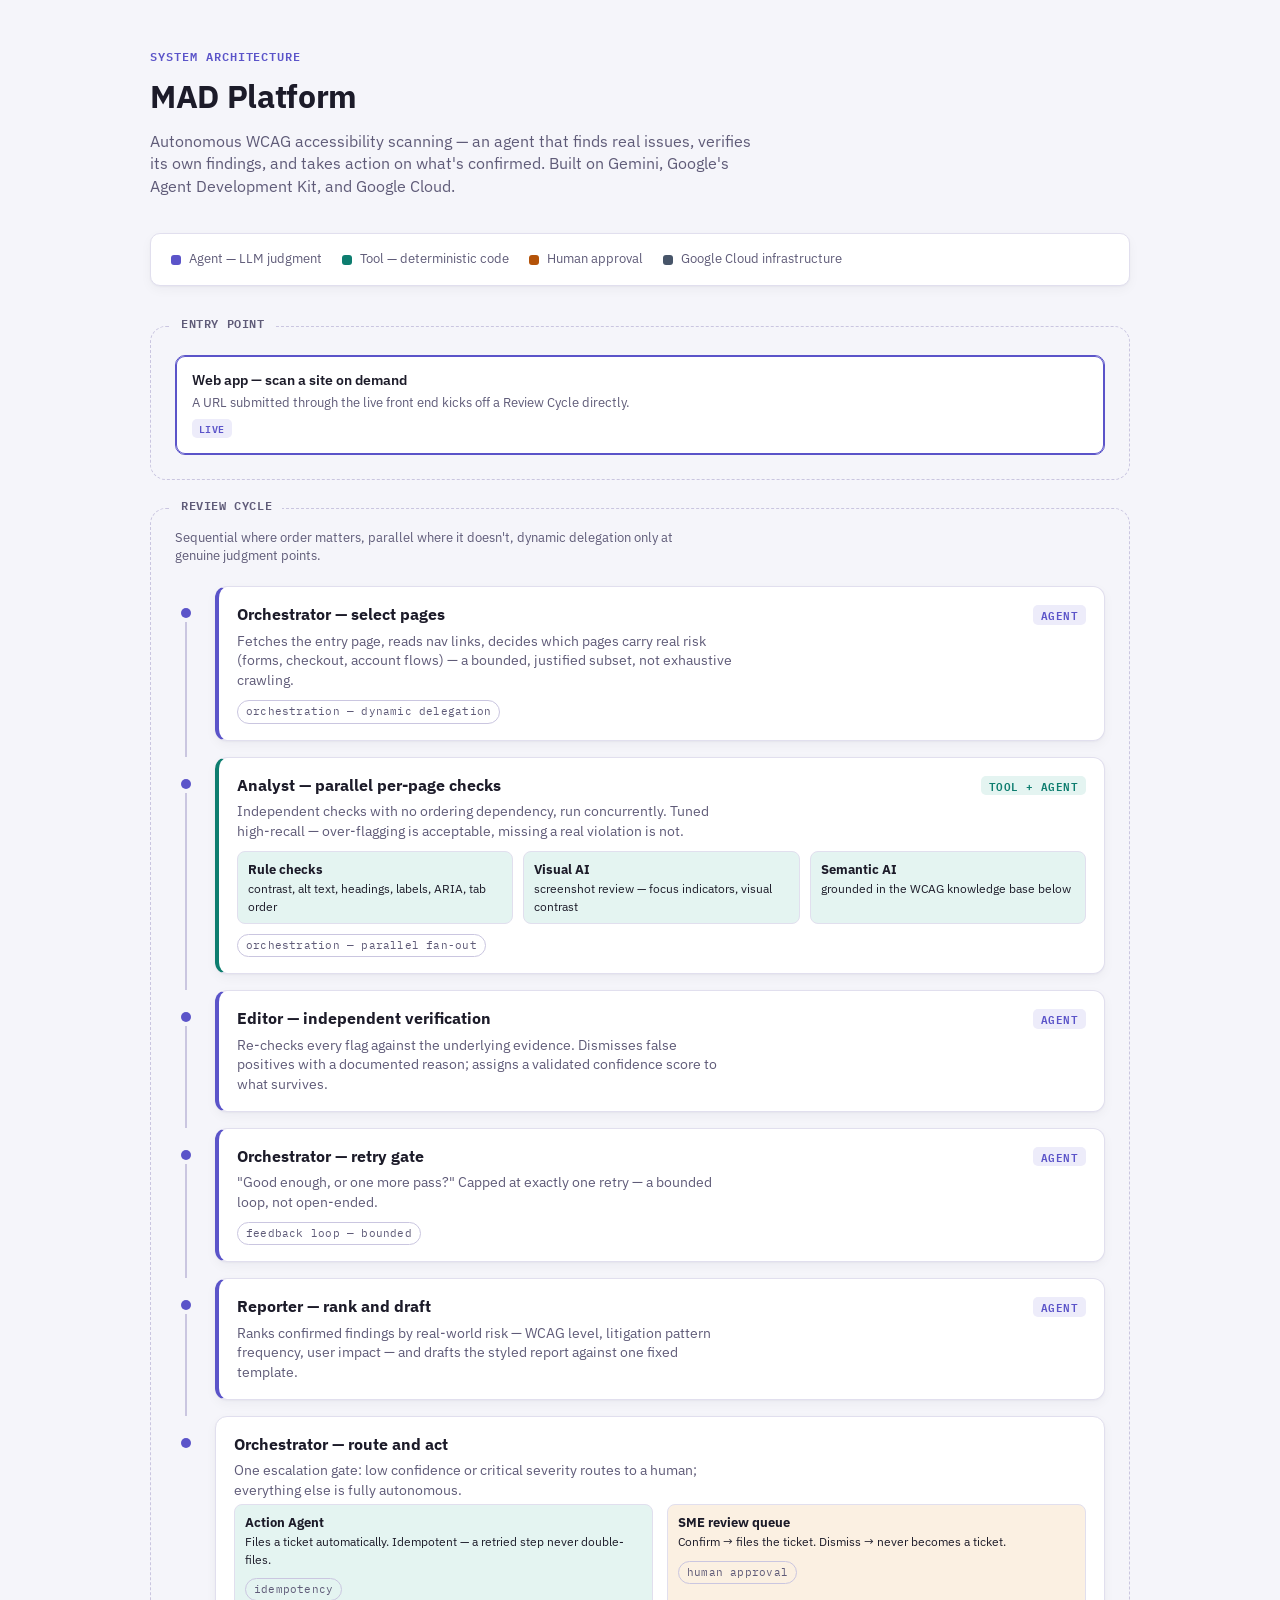
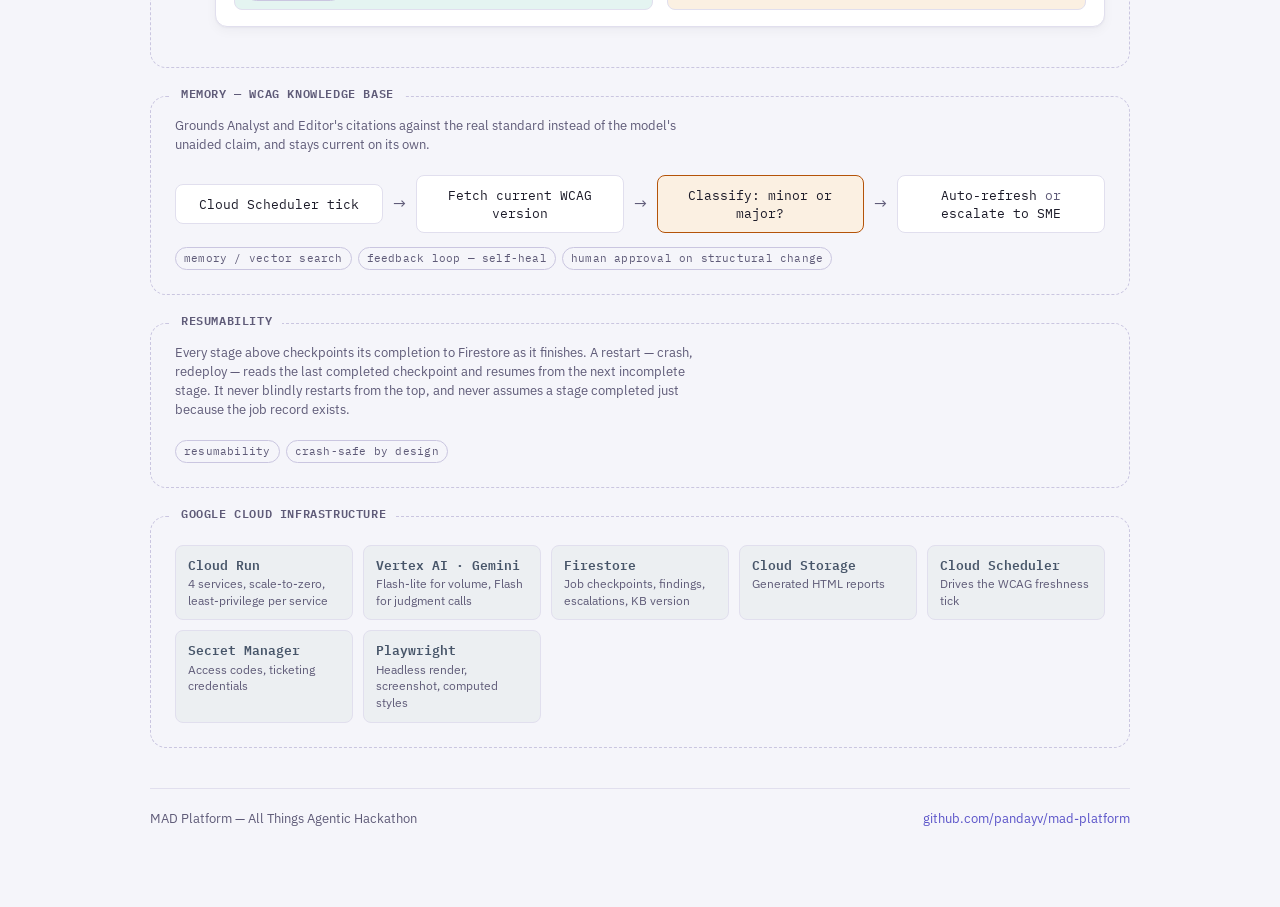
==== docs/architecture.html @ 90fb57b8 "Self-host the architecture diagram instead of linking to claude.ai The claude.ai artifact link requi" ====
<!DOCTYPE html>
<html lang="en">
<head>
<meta charset="utf-8">
<meta name="viewport" content="width=device-width, initial-scale=1">
<title>MAD Platform Architecture</title>
<link rel="preconnect" href="https://fonts.googleapis.com">
<link rel="preconnect" href="https://fonts.gstatic.com" crossorigin>
<link href="https://fonts.googleapis.com/css2?family=IBM+Plex+Sans:ital,wght@0,400;0,500;0,600;0,700;1,400&family=IBM+Plex+Mono:wght@400;500;600&display=swap" rel="stylesheet">
<style>
:root {
  --bg: #f5f5fa;
  --surface: #ffffff;
  --ink: #1c1b29;
  --ink-muted: #5f5b78;
  --border: #e1dfee;
  --border-strong: #cac6e0;
  --accent-agent: #5b54c9;
  --accent-agent-tint: #edecfa;
  --accent-tool: #0d7d6f;
  --accent-tool-tint: #e4f4f1;
  --accent-human: #b45309;
  --accent-human-tint: #fbf0e2;
  --accent-infra: #475569;
  --accent-infra-tint: #eceff2;
  --shadow: 0 1px 2px rgba(28,27,41,0.04), 0 4px 12px rgba(28,27,41,0.04);
}

@media (prefers-color-scheme: dark) {
  :root:not([data-theme="light"]) {
    --bg: #14131e;
    --surface: #1c1b29;
    --ink: #f0eff7;
    --ink-muted: #a9a4c4;
    --border: #322f47;
    --border-strong: #433f5e;
    --accent-agent: #8981e8;
    --accent-agent-tint: #262247;
    --accent-tool: #3fbfa8;
    --accent-tool-tint: #16332d;
    --accent-human: #e0a052;
    --accent-human-tint: #3a2a15;
    --accent-infra: #9aa7b8;
    --accent-infra-tint: #262b34;
    --shadow: 0 1px 2px rgba(0,0,0,0.3), 0 4px 16px rgba(0,0,0,0.3);
  }
}
:root[data-theme="dark"] {
  --bg: #14131e;
  --surface: #1c1b29;
  --ink: #f0eff7;
  --ink-muted: #a9a4c4;
  --border: #322f47;
  --border-strong: #433f5e;
  --accent-agent: #8981e8;
  --accent-agent-tint: #262247;
  --accent-tool: #3fbfa8;
  --accent-tool-tint: #16332d;
  --accent-human: #e0a052;
  --accent-human-tint: #3a2a15;
  --accent-infra: #9aa7b8;
  --accent-infra-tint: #262b34;
  --shadow: 0 1px 2px rgba(0,0,0,0.3), 0 4px 16px rgba(0,0,0,0.3);
}

* { box-sizing: border-box; }
html, body { margin: 0; }
body {
  background: var(--bg);
  color: var(--ink);
  font-family: "IBM Plex Sans", -apple-system, "Segoe UI", sans-serif;
  line-height: 1.45;
  padding: 48px 24px 80px;
}
.mono { font-family: "IBM Plex Mono", ui-monospace, monospace; }

.page { max-width: 980px; margin: 0 auto; }

header { margin-bottom: 36px; }
.eyebrow {
  font-family: "IBM Plex Mono", monospace;
  font-size: 12px;
  letter-spacing: 0.08em;
  text-transform: uppercase;
  color: var(--accent-agent);
  font-weight: 600;
  margin-bottom: 8px;
}
h1 {
  font-size: 32px;
  font-weight: 700;
  margin: 0 0 10px;
  text-wrap: balance;
  letter-spacing: -0.01em;
}
.subtitle {
  color: var(--ink-muted);
  font-size: 15.5px;
  max-width: 62ch;
}

/* legend */
.legend {
  display: flex;
  flex-wrap: wrap;
  gap: 10px 20px;
  margin: 28px 0 40px;
  padding: 16px 20px;
  background: var(--surface);
  border: 1px solid var(--border);
  border-radius: 10px;
  box-shadow: var(--shadow);
}
.legend-item { display: flex; align-items: center; gap: 8px; font-size: 13px; color: var(--ink-muted); }
.legend-dot { width: 10px; height: 10px; border-radius: 3px; flex-shrink: 0; }

/* section framing */
.zone {
  border: 1px dashed var(--border-strong);
  border-radius: 16px;
  padding: 28px 24px 24px;
  margin-bottom: 28px;
  position: relative;
}
.zone-label {
  position: absolute;
  top: -12px;
  left: 20px;
  background: var(--bg);
  padding: 0 10px;
  font-family: "IBM Plex Mono", monospace;
  font-size: 12px;
  font-weight: 600;
  letter-spacing: 0.05em;
  text-transform: uppercase;
  color: var(--ink-muted);
}
.zone-note {
  font-size: 13px;
  color: var(--ink-muted);
  margin: -8px 0 20px;
  max-width: 68ch;
}

/* trigger row */
.trigger-row { display: flex; gap: 14px; flex-wrap: wrap; }
.trigger {
  flex: 1;
  min-width: 200px;
  border-radius: 10px;
  padding: 14px 16px;
  border: 1px solid var(--border);
  background: var(--surface);
}
.trigger.active { border-color: var(--accent-agent); box-shadow: 0 0 0 1px var(--accent-agent) inset; }
.trigger.dormant { opacity: 0.55; }
.trigger .label { font-weight: 600; font-size: 14px; margin-bottom: 3px; }
.trigger .desc { font-size: 12.5px; color: var(--ink-muted); }
.trigger .tag {
  display: inline-block;
  font-family: "IBM Plex Mono", monospace;
  font-size: 10px;
  letter-spacing: 0.04em;
  text-transform: uppercase;
  padding: 2px 7px;
  border-radius: 5px;
  margin-top: 8px;
  font-weight: 600;
}
.tag.live { background: var(--accent-agent-tint); color: var(--accent-agent); }
.tag.deferred { background: var(--accent-infra-tint); color: var(--accent-infra); }

.arrow-down {
  display: flex;
  justify-content: center;
  color: var(--border-strong);
  font-size: 20px;
  margin: 6px 0;
}

/* pipeline */
.pipeline { display: flex; flex-direction: column; gap: 0; }
.step-row { display: flex; align-items: stretch; gap: 18px; }
.step-connector {
  display: flex;
  flex-direction: column;
  align-items: center;
  width: 22px;
  flex-shrink: 0;
}
.step-connector .dot {
  width: 10px; height: 10px; border-radius: 50%;
  background: var(--accent-agent);
  margin-top: 22px;
  flex-shrink: 0;
}
.step-connector .line { width: 2px; flex: 1; background: var(--border-strong); margin-top: 4px; }
.step-row:last-child .step-connector .line { display: none; }

.step-card {
  flex: 1;
  background: var(--surface);
  border: 1px solid var(--border);
  border-radius: 12px;
  padding: 16px 18px;
  margin-bottom: 16px;
  box-shadow: var(--shadow);
  position: relative;
}
.step-card.tool { border-left: 4px solid var(--accent-tool); }
.step-card.agent { border-left: 4px solid var(--accent-agent); }
.step-card.human { border-left: 4px solid var(--accent-human); }

.step-head { display: flex; justify-content: space-between; align-items: baseline; gap: 12px; flex-wrap: wrap; }
.step-title { font-weight: 700; font-size: 15.5px; }
.step-kind {
  font-family: "IBM Plex Mono", monospace;
  font-size: 10.5px;
  letter-spacing: 0.04em;
  text-transform: uppercase;
  font-weight: 600;
  padding: 2px 8px;
  border-radius: 5px;
  white-space: nowrap;
}
.step-kind.agent { background: var(--accent-agent-tint); color: var(--accent-agent); }
.step-kind.tool { background: var(--accent-tool-tint); color: var(--accent-tool); }
.step-kind.human { background: var(--accent-human-tint); color: var(--accent-human); }

.step-desc { font-size: 13.5px; color: var(--ink-muted); margin-top: 6px; max-width: 62ch; }

.lens-tags { display: flex; gap: 6px; flex-wrap: wrap; margin-top: 10px; }
.lens-tag {
  font-size: 10.5px;
  font-family: "IBM Plex Mono", monospace;
  padding: 3px 8px;
  border-radius: 999px;
  border: 1px solid var(--border-strong);
  color: var(--ink-muted);
  letter-spacing: 0.02em;
}

/* branch (parallel fan-out) */
.branch-group {
  display: grid;
  grid-template-columns: repeat(3, 1fr);
  gap: 10px;
  margin-top: 10px;
}
.branch-item {
  background: var(--accent-tool-tint);
  border: 1px solid var(--border);
  border-radius: 8px;
  padding: 8px 10px;
  font-size: 12px;
  color: var(--ink);
}
.branch-item b { display: block; font-size: 12.5px; margin-bottom: 2px; }

/* route split */
.route-split { display: grid; grid-template-columns: 1fr 1fr; gap: 14px; margin-top: 4px; }

/* WCAG loop */
.loop-diagram {
  display: flex;
  align-items: center;
  gap: 10px;
  flex-wrap: wrap;
  margin-top: 8px;
}
.loop-node {
  background: var(--surface);
  border: 1px solid var(--border);
  border-radius: 8px;
  padding: 10px 12px;
  font-size: 12.5px;
  flex: 1;
  min-width: 130px;
  text-align: center;
}
.loop-node.decision { border-color: var(--accent-human); background: var(--accent-human-tint); }
.loop-arrow { color: var(--ink-muted); font-size: 16px; flex-shrink: 0; }

/* infra strip */
.infra-grid {
  display: grid;
  grid-template-columns: repeat(auto-fit, minmax(150px, 1fr));
  gap: 10px;
}
.infra-item {
  background: var(--accent-infra-tint);
  border: 1px solid var(--border);
  border-radius: 8px;
  padding: 10px 12px;
}
.infra-item .name { font-family: "IBM Plex Mono", monospace; font-size: 12.5px; font-weight: 600; color: var(--accent-infra); }
.infra-item .role { font-size: 11.5px; color: var(--ink-muted); margin-top: 2px; }

footer {
  margin-top: 40px;
  padding-top: 20px;
  border-top: 1px solid var(--border);
  font-size: 12.5px;
  color: var(--ink-muted);
  display: flex;
  justify-content: space-between;
  flex-wrap: wrap;
  gap: 10px;
}
footer a { color: var(--accent-agent); text-decoration: none; }
footer a:hover { text-decoration: underline; }

@media (max-width: 640px) {
  .branch-group { grid-template-columns: 1fr; }
  .route-split { grid-template-columns: 1fr; }
  h1 { font-size: 26px; }
}
</style>
</head>
<body>

<div class="page">

<header>
  <div class="eyebrow">System Architecture</div>
  <h1>MAD Platform</h1>
  <div class="subtitle">Autonomous WCAG accessibility scanning — an agent that finds real issues, verifies its own findings, and takes action on what's confirmed. Built on Gemini, Google's Agent Development Kit, and Google Cloud.</div>
</header>

<div class="legend">
  <div class="legend-item"><span class="legend-dot" style="background:var(--accent-agent)"></span>Agent — LLM judgment</div>
  <div class="legend-item"><span class="legend-dot" style="background:var(--accent-tool)"></span>Tool — deterministic code</div>
  <div class="legend-item"><span class="legend-dot" style="background:var(--accent-human)"></span>Human approval</div>
  <div class="legend-item"><span class="legend-dot" style="background:var(--accent-infra)"></span>Google Cloud infrastructure</div>
</div>

<div class="zone">
  <div class="zone-label">Entry point</div>
  <div class="trigger-row">
    <div class="trigger active">
      <div class="label">Web app — scan a site on demand</div>
      <div class="desc">A URL submitted through the live front end kicks off a Review Cycle directly.</div>
      <span class="tag live">Live</span>
    </div>
  </div>
</div>

<div class="zone">
  <div class="zone-label">Review Cycle</div>
  <div class="zone-note">Sequential where order matters, parallel where it doesn't, dynamic delegation only at genuine judgment points.</div>

  <div class="pipeline">

    <div class="step-row">
      <div class="step-connector"><div class="dot"></div><div class="line"></div></div>
      <div class="step-card agent">
        <div class="step-head">
          <span class="step-title">Orchestrator — select pages</span>
          <span class="step-kind agent">agent</span>
        </div>
        <div class="step-desc">Fetches the entry page, reads nav links, decides which pages carry real risk (forms, checkout, account flows) — a bounded, justified subset, not exhaustive crawling.</div>
        <div class="lens-tags"><span class="lens-tag">orchestration — dynamic delegation</span></div>
      </div>
    </div>

    <div class="step-row">
      <div class="step-connector"><div class="dot"></div><div class="line"></div></div>
      <div class="step-card tool">
        <div class="step-head">
          <span class="step-title">Analyst — parallel per-page checks</span>
          <span class="step-kind tool">tool + agent</span>
        </div>
        <div class="step-desc">Independent checks with no ordering dependency, run concurrently. Tuned high-recall — over-flagging is acceptable, missing a real violation is not.</div>
        <div class="branch-group">
          <div class="branch-item"><b>Rule checks</b>contrast, alt text, headings, labels, ARIA, tab order</div>
          <div class="branch-item"><b>Visual AI</b>screenshot review — focus indicators, visual contrast</div>
          <div class="branch-item"><b>Semantic AI</b>grounded in the WCAG knowledge base below</div>
        </div>
        <div class="lens-tags"><span class="lens-tag">orchestration — parallel fan-out</span></div>
      </div>
    </div>

    <div class="step-row">
      <div class="step-connector"><div class="dot"></div><div class="line"></div></div>
      <div class="step-card agent">
        <div class="step-head">
          <span class="step-title">Editor — independent verification</span>
          <span class="step-kind agent">agent</span>
        </div>
        <div class="step-desc">Re-checks every flag against the underlying evidence. Dismisses false positives with a documented reason; assigns a validated confidence score to what survives.</div>
      </div>
    </div>

    <div class="step-row">
      <div class="step-connector"><div class="dot"></div><div class="line"></div></div>
      <div class="step-card agent">
        <div class="step-head">
          <span class="step-title">Orchestrator — retry gate</span>
          <span class="step-kind agent">agent</span>
        </div>
        <div class="step-desc">"Good enough, or one more pass?" Capped at exactly one retry — a bounded loop, not open-ended.</div>
        <div class="lens-tags"><span class="lens-tag">feedback loop — bounded</span></div>
      </div>
    </div>

    <div class="step-row">
      <div class="step-connector"><div class="dot"></div><div class="line"></div></div>
      <div class="step-card agent">
        <div class="step-head">
          <span class="step-title">Reporter — rank and draft</span>
          <span class="step-kind agent">agent</span>
        </div>
        <div class="step-desc">Ranks confirmed findings by real-world risk — WCAG level, litigation pattern frequency, user impact — and drafts the styled report against one fixed template.</div>
      </div>
    </div>

    <div class="step-row">
      <div class="step-connector"><div class="dot"></div></div>
      <div class="step-card">
        <div class="step-head">
          <span class="step-title">Orchestrator — route and act</span>
        </div>
        <div class="step-desc">One escalation gate: low confidence or critical severity routes to a human; everything else is fully autonomous.</div>
        <div class="route-split">
          <div class="branch-item" style="background:var(--accent-tool-tint)"><b>Action Agent</b>Files a ticket automatically. Idempotent — a retried step never double-files.<div class="lens-tags"><span class="lens-tag">idempotency</span></div></div>
          <div class="branch-item" style="background:var(--accent-human-tint)"><b>SME review queue</b>Confirm → files the ticket. Dismiss → never becomes a ticket.<div class="lens-tags"><span class="lens-tag">human approval</span></div></div>
        </div>
      </div>
    </div>

  </div>
</div>

<div class="zone">
  <div class="zone-label">Memory — WCAG knowledge base</div>
  <div class="zone-note">Grounds Analyst and Editor's citations against the real standard instead of the model's unaided claim, and stays current on its own.</div>
  <div class="loop-diagram">
    <div class="loop-node mono">Cloud Scheduler tick</div>
    <div class="loop-arrow">→</div>
    <div class="loop-node mono">Fetch current WCAG version</div>
    <div class="loop-arrow">→</div>
    <div class="loop-node decision mono">Classify: minor or major?</div>
    <div class="loop-arrow">→</div>
    <div class="loop-node mono">Auto-refresh <span style="color:var(--ink-muted)">or</span> escalate to SME</div>
  </div>
  <div class="lens-tags" style="margin-top:14px"><span class="lens-tag">memory / vector search</span><span class="lens-tag">feedback loop — self-heal</span><span class="lens-tag">human approval on structural change</span></div>
</div>

<div class="zone">
  <div class="zone-label">Resumability</div>
  <div class="zone-note">Every stage above checkpoints its completion to Firestore as it finishes. A restart — crash, redeploy — reads the last completed checkpoint and resumes from the next incomplete stage. It never blindly restarts from the top, and never assumes a stage completed just because the job record exists.</div>
  <div class="lens-tags"><span class="lens-tag">resumability</span><span class="lens-tag">crash-safe by design</span></div>
</div>

<div class="zone">
  <div class="zone-label">Google Cloud infrastructure</div>
  <div class="infra-grid">
    <div class="infra-item"><div class="name">Cloud Run</div><div class="role">4 services, scale-to-zero, least-privilege per service</div></div>
    <div class="infra-item"><div class="name">Vertex AI · Gemini</div><div class="role">Flash-lite for volume, Flash for judgment calls</div></div>
    <div class="infra-item"><div class="name">Firestore</div><div class="role">Job checkpoints, findings, escalations, KB version</div></div>
    <div class="infra-item"><div class="name">Cloud Storage</div><div class="role">Generated HTML reports</div></div>
    <div class="infra-item"><div class="name">Cloud Scheduler</div><div class="role">Drives the WCAG freshness tick</div></div>
    <div class="infra-item"><div class="name">Secret Manager</div><div class="role">Access codes, ticketing credentials</div></div>
    <div class="infra-item"><div class="name">Playwright</div><div class="role">Headless render, screenshot, computed styles</div></div>
  </div>
</div>

<footer>
  <span>MAD Platform — All Things Agentic Hackathon</span>
  <a href="https://github.com/pandayv/mad-platform" target="_blank" rel="noopener">github.com/pandayv/mad-platform</a>
</footer>

</div>
</body>
</html>
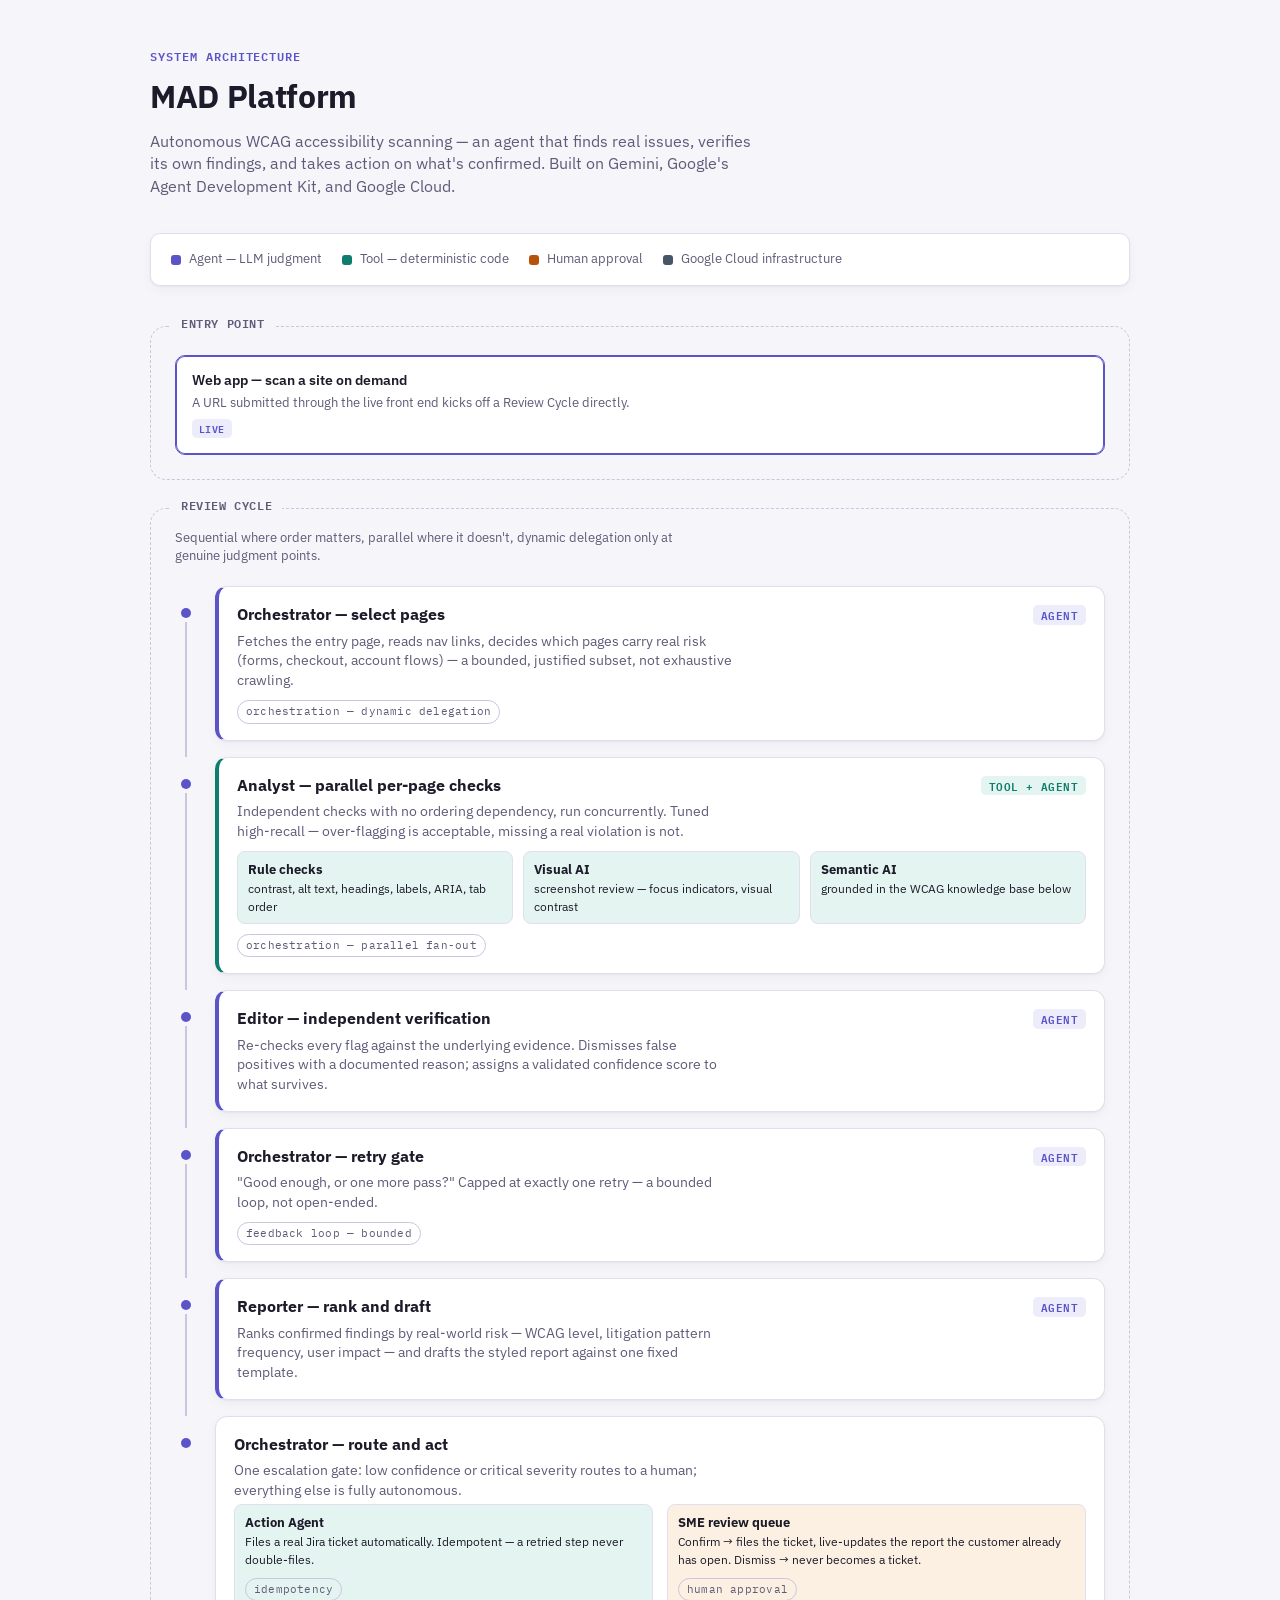
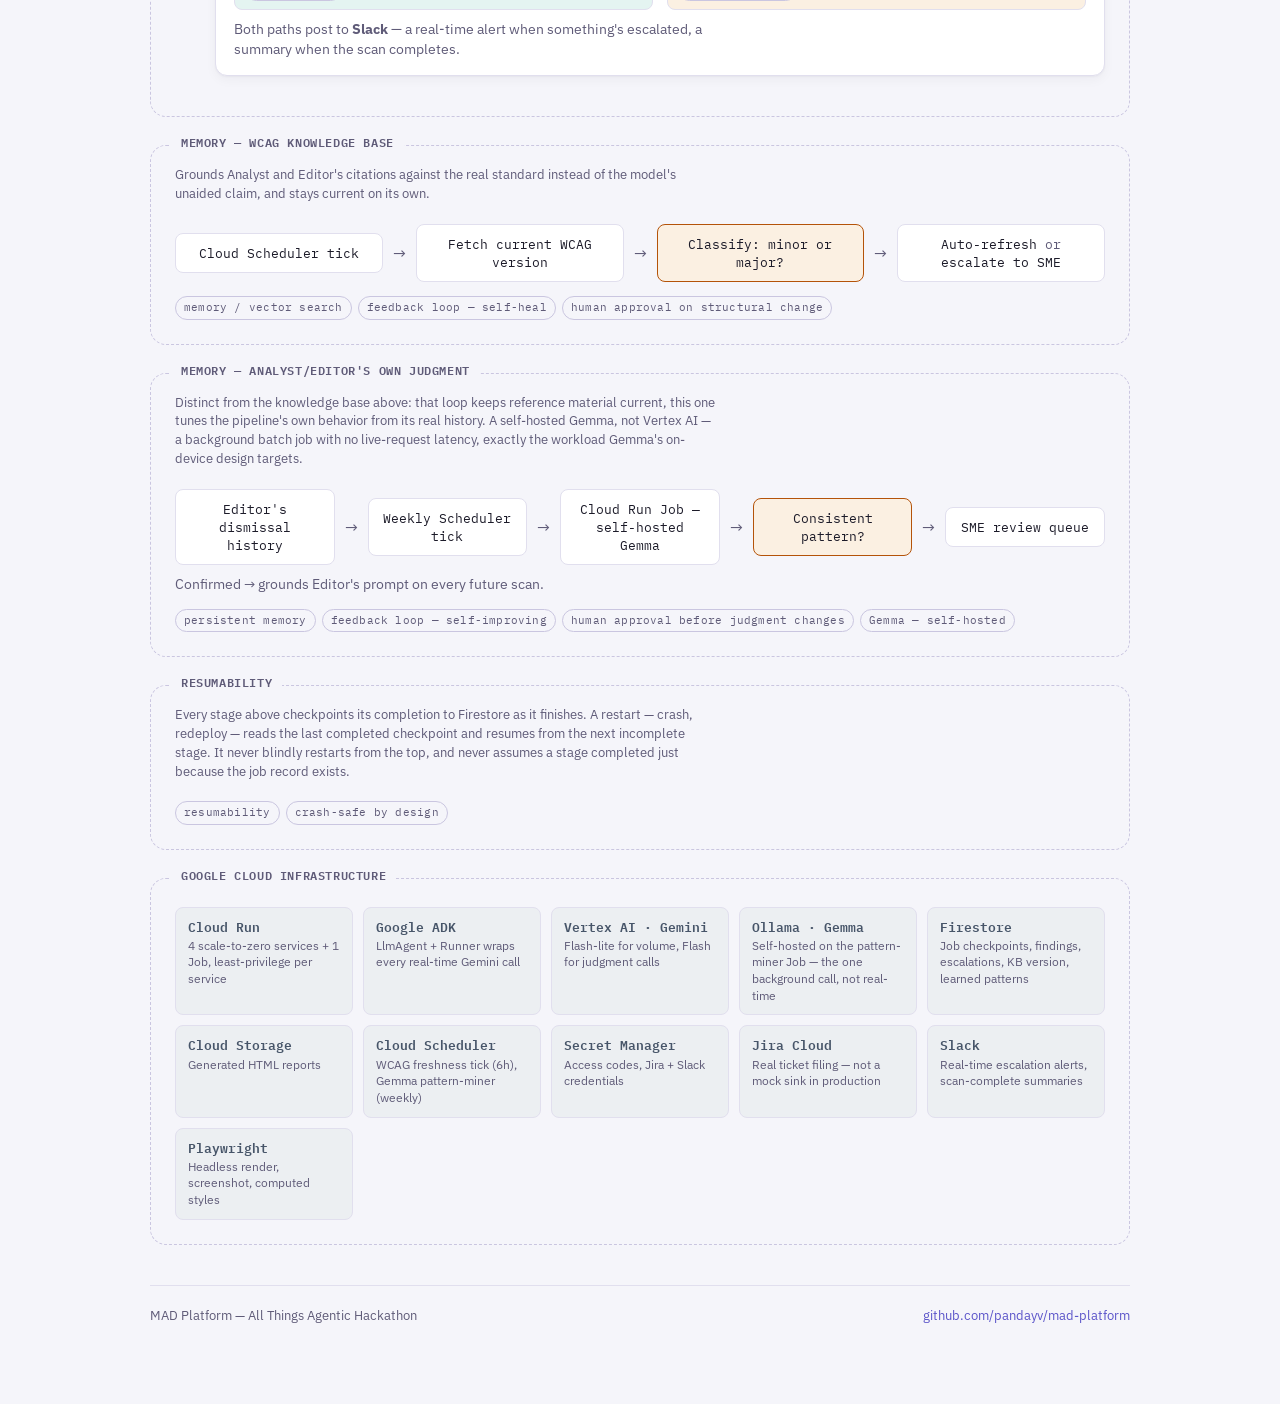
==== commit 5ff44f81: "Bring documentation and diagram up to date with today's build - docs/architecture.html: add the Gemm" ====
--- a/docs/architecture.html
+++ b/docs/architecture.html
@@ -422,9 +422,10 @@
         </div>
         <div class="step-desc">One escalation gate: low confidence or critical severity routes to a human; everything else is fully autonomous.</div>
         <div class="route-split">
-          <div class="branch-item" style="background:var(--accent-tool-tint)"><b>Action Agent</b>Files a ticket automatically. Idempotent — a retried step never double-files.<div class="lens-tags"><span class="lens-tag">idempotency</span></div></div>
-          <div class="branch-item" style="background:var(--accent-human-tint)"><b>SME review queue</b>Confirm → files the ticket. Dismiss → never becomes a ticket.<div class="lens-tags"><span class="lens-tag">human approval</span></div></div>
-        </div>
+          <div class="branch-item" style="background:var(--accent-tool-tint)"><b>Action Agent</b>Files a real Jira ticket automatically. Idempotent — a retried step never double-files.<div class="lens-tags"><span class="lens-tag">idempotency</span></div></div>
+          <div class="branch-item" style="background:var(--accent-human-tint)"><b>SME review queue</b>Confirm → files the ticket, live-updates the report the customer already has open. Dismiss → never becomes a ticket.<div class="lens-tags"><span class="lens-tag">human approval</span></div></div>
+        </div>
+        <div class="step-desc" style="margin-top:10px">Both paths post to <b>Slack</b> — a real-time alert when something's escalated, a summary when the scan completes.</div>
       </div>
     </div>
 
@@ -447,6 +448,24 @@
 </div>
 
 <div class="zone">
+  <div class="zone-label">Memory — Analyst/Editor's own judgment</div>
+  <div class="zone-note">Distinct from the knowledge base above: that loop keeps reference material current, this one tunes the pipeline's own behavior from its real history. A self-hosted Gemma, not Vertex AI — a background batch job with no live-request latency, exactly the workload Gemma's on-device design targets.</div>
+  <div class="loop-diagram">
+    <div class="loop-node mono">Editor's dismissal history</div>
+    <div class="loop-arrow">→</div>
+    <div class="loop-node mono">Weekly Scheduler tick</div>
+    <div class="loop-arrow">→</div>
+    <div class="loop-node mono">Cloud Run Job — self-hosted Gemma</div>
+    <div class="loop-arrow">→</div>
+    <div class="loop-node decision mono">Consistent pattern?</div>
+    <div class="loop-arrow">→</div>
+    <div class="loop-node mono">SME review queue</div>
+  </div>
+  <div class="step-desc" style="margin-top:10px">Confirmed → grounds Editor's prompt on every future scan.</div>
+  <div class="lens-tags" style="margin-top:14px"><span class="lens-tag">persistent memory</span><span class="lens-tag">feedback loop — self-improving</span><span class="lens-tag">human approval before judgment changes</span><span class="lens-tag">Gemma — self-hosted</span></div>
+</div>
+
+<div class="zone">
   <div class="zone-label">Resumability</div>
   <div class="zone-note">Every stage above checkpoints its completion to Firestore as it finishes. A restart — crash, redeploy — reads the last completed checkpoint and resumes from the next incomplete stage. It never blindly restarts from the top, and never assumes a stage completed just because the job record exists.</div>
   <div class="lens-tags"><span class="lens-tag">resumability</span><span class="lens-tag">crash-safe by design</span></div>
@@ -455,12 +474,16 @@
 <div class="zone">
   <div class="zone-label">Google Cloud infrastructure</div>
   <div class="infra-grid">
-    <div class="infra-item"><div class="name">Cloud Run</div><div class="role">4 services, scale-to-zero, least-privilege per service</div></div>
+    <div class="infra-item"><div class="name">Cloud Run</div><div class="role">4 scale-to-zero services + 1 Job, least-privilege per service</div></div>
+    <div class="infra-item"><div class="name">Google ADK</div><div class="role">LlmAgent + Runner wraps every real-time Gemini call</div></div>
     <div class="infra-item"><div class="name">Vertex AI · Gemini</div><div class="role">Flash-lite for volume, Flash for judgment calls</div></div>
-    <div class="infra-item"><div class="name">Firestore</div><div class="role">Job checkpoints, findings, escalations, KB version</div></div>
+    <div class="infra-item"><div class="name">Ollama · Gemma</div><div class="role">Self-hosted on the pattern-miner Job — the one background call, not real-time</div></div>
+    <div class="infra-item"><div class="name">Firestore</div><div class="role">Job checkpoints, findings, escalations, KB version, learned patterns</div></div>
     <div class="infra-item"><div class="name">Cloud Storage</div><div class="role">Generated HTML reports</div></div>
-    <div class="infra-item"><div class="name">Cloud Scheduler</div><div class="role">Drives the WCAG freshness tick</div></div>
-    <div class="infra-item"><div class="name">Secret Manager</div><div class="role">Access codes, ticketing credentials</div></div>
+    <div class="infra-item"><div class="name">Cloud Scheduler</div><div class="role">WCAG freshness tick (6h), Gemma pattern-miner (weekly)</div></div>
+    <div class="infra-item"><div class="name">Secret Manager</div><div class="role">Access codes, Jira + Slack credentials</div></div>
+    <div class="infra-item"><div class="name">Jira Cloud</div><div class="role">Real ticket filing — not a mock sink in production</div></div>
+    <div class="infra-item"><div class="name">Slack</div><div class="role">Real-time escalation alerts, scan-complete summaries</div></div>
     <div class="infra-item"><div class="name">Playwright</div><div class="role">Headless render, screenshot, computed styles</div></div>
   </div>
 </div>
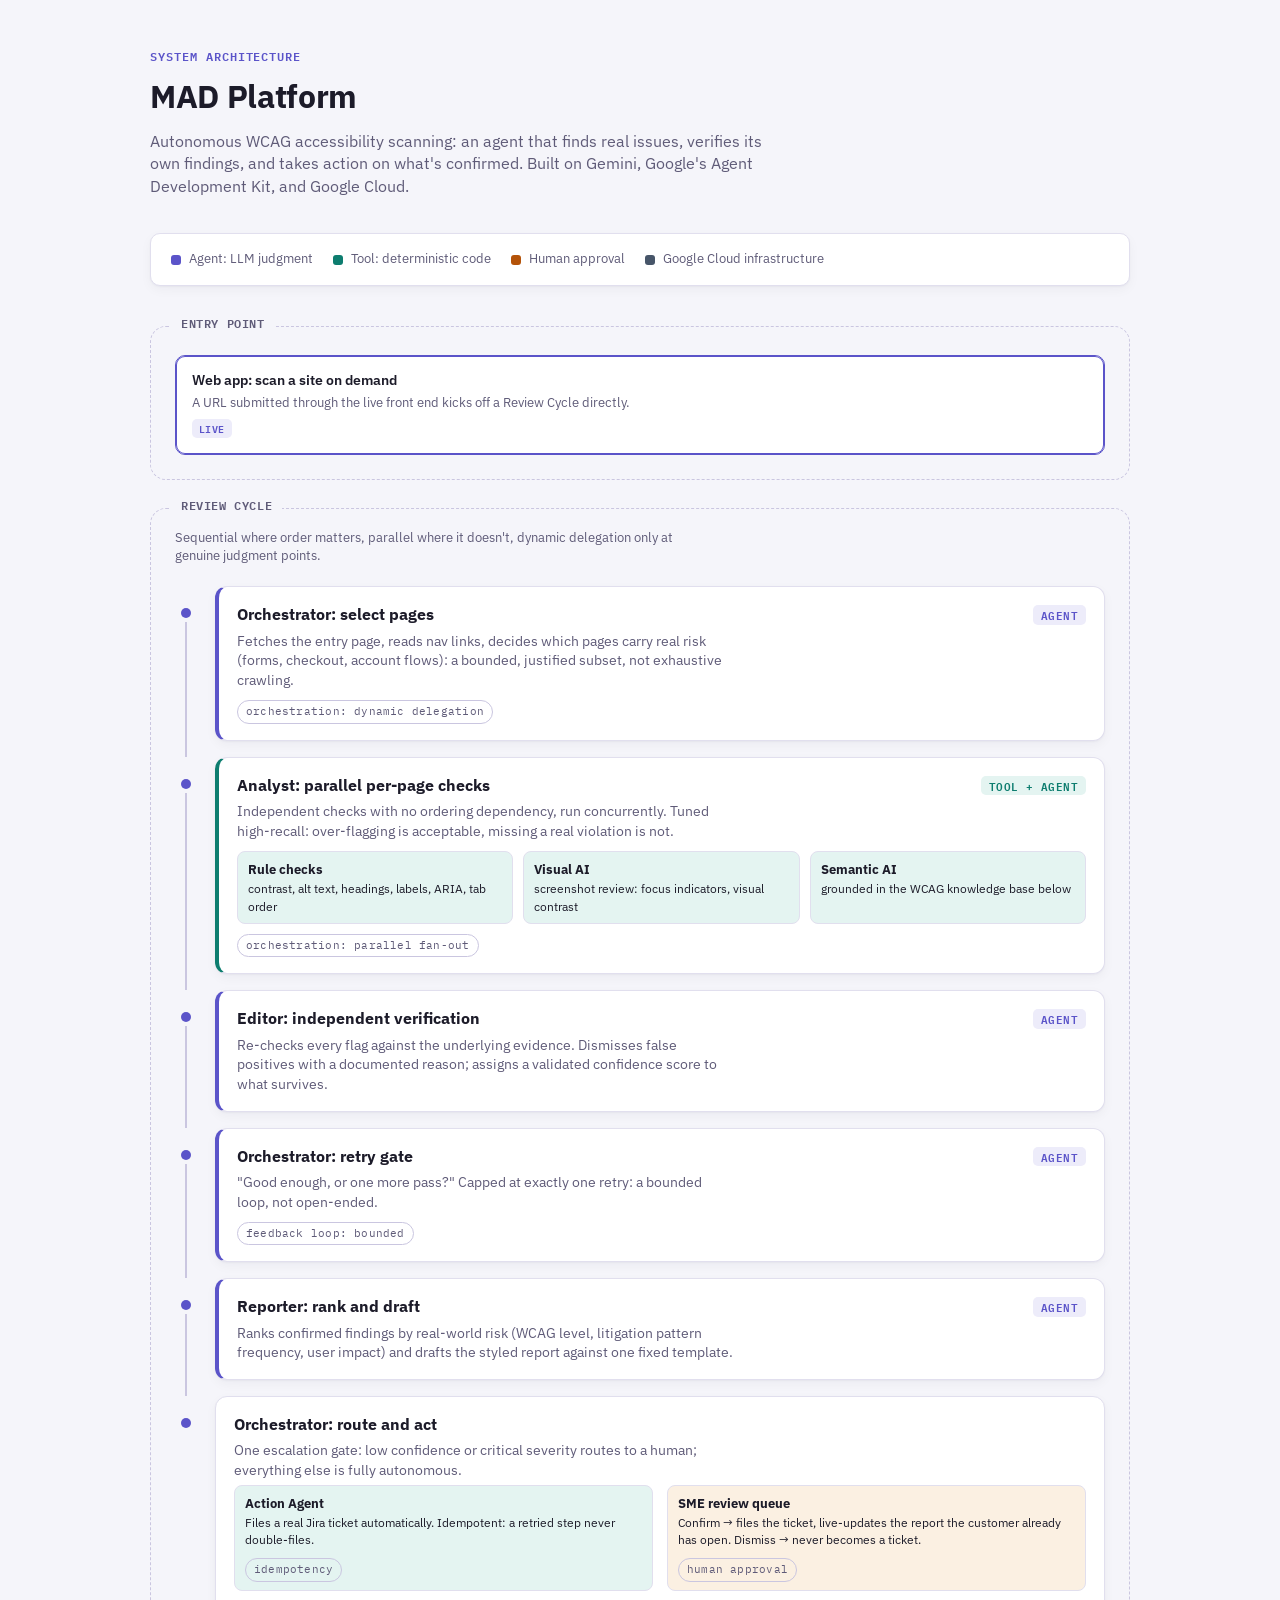
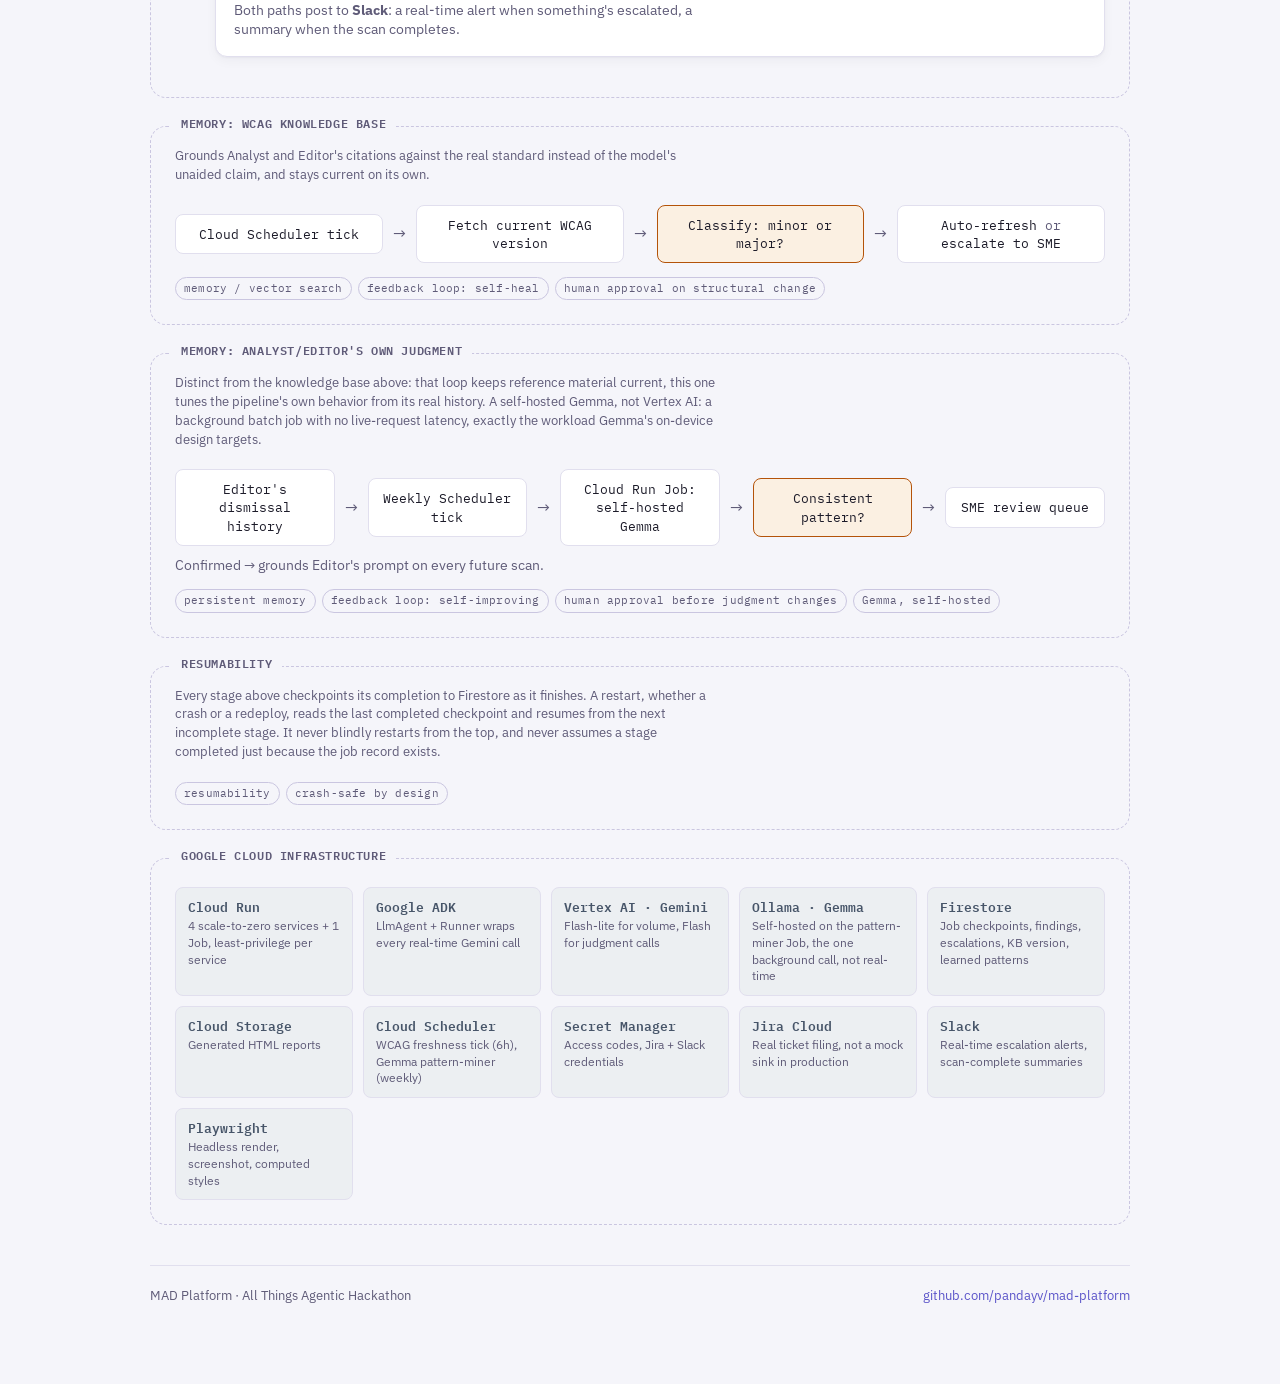
==== commit 4f4f396b: "Remove em dashes from every public-facing document and UI surface Heavy em-dash use is a well-known " ====
--- a/docs/architecture.html
+++ b/docs/architecture.html
@@ -324,12 +324,12 @@
 <header>
   <div class="eyebrow">System Architecture</div>
   <h1>MAD Platform</h1>
-  <div class="subtitle">Autonomous WCAG accessibility scanning — an agent that finds real issues, verifies its own findings, and takes action on what's confirmed. Built on Gemini, Google's Agent Development Kit, and Google Cloud.</div>
+  <div class="subtitle">Autonomous WCAG accessibility scanning: an agent that finds real issues, verifies its own findings, and takes action on what's confirmed. Built on Gemini, Google's Agent Development Kit, and Google Cloud.</div>
 </header>
 
 <div class="legend">
-  <div class="legend-item"><span class="legend-dot" style="background:var(--accent-agent)"></span>Agent — LLM judgment</div>
-  <div class="legend-item"><span class="legend-dot" style="background:var(--accent-tool)"></span>Tool — deterministic code</div>
+  <div class="legend-item"><span class="legend-dot" style="background:var(--accent-agent)"></span>Agent: LLM judgment</div>
+  <div class="legend-item"><span class="legend-dot" style="background:var(--accent-tool)"></span>Tool: deterministic code</div>
   <div class="legend-item"><span class="legend-dot" style="background:var(--accent-human)"></span>Human approval</div>
   <div class="legend-item"><span class="legend-dot" style="background:var(--accent-infra)"></span>Google Cloud infrastructure</div>
 </div>
@@ -338,7 +338,7 @@
   <div class="zone-label">Entry point</div>
   <div class="trigger-row">
     <div class="trigger active">
-      <div class="label">Web app — scan a site on demand</div>
+      <div class="label">Web app: scan a site on demand</div>
       <div class="desc">A URL submitted through the live front end kicks off a Review Cycle directly.</div>
       <span class="tag live">Live</span>
     </div>
@@ -355,11 +355,11 @@
       <div class="step-connector"><div class="dot"></div><div class="line"></div></div>
       <div class="step-card agent">
         <div class="step-head">
-          <span class="step-title">Orchestrator — select pages</span>
+          <span class="step-title">Orchestrator: select pages</span>
           <span class="step-kind agent">agent</span>
         </div>
-        <div class="step-desc">Fetches the entry page, reads nav links, decides which pages carry real risk (forms, checkout, account flows) — a bounded, justified subset, not exhaustive crawling.</div>
-        <div class="lens-tags"><span class="lens-tag">orchestration — dynamic delegation</span></div>
+        <div class="step-desc">Fetches the entry page, reads nav links, decides which pages carry real risk (forms, checkout, account flows): a bounded, justified subset, not exhaustive crawling.</div>
+        <div class="lens-tags"><span class="lens-tag">orchestration: dynamic delegation</span></div>
       </div>
     </div>
 
@@ -367,16 +367,16 @@
       <div class="step-connector"><div class="dot"></div><div class="line"></div></div>
       <div class="step-card tool">
         <div class="step-head">
-          <span class="step-title">Analyst — parallel per-page checks</span>
+          <span class="step-title">Analyst: parallel per-page checks</span>
           <span class="step-kind tool">tool + agent</span>
         </div>
-        <div class="step-desc">Independent checks with no ordering dependency, run concurrently. Tuned high-recall — over-flagging is acceptable, missing a real violation is not.</div>
+        <div class="step-desc">Independent checks with no ordering dependency, run concurrently. Tuned high-recall: over-flagging is acceptable, missing a real violation is not.</div>
         <div class="branch-group">
           <div class="branch-item"><b>Rule checks</b>contrast, alt text, headings, labels, ARIA, tab order</div>
-          <div class="branch-item"><b>Visual AI</b>screenshot review — focus indicators, visual contrast</div>
+          <div class="branch-item"><b>Visual AI</b>screenshot review: focus indicators, visual contrast</div>
           <div class="branch-item"><b>Semantic AI</b>grounded in the WCAG knowledge base below</div>
         </div>
-        <div class="lens-tags"><span class="lens-tag">orchestration — parallel fan-out</span></div>
+        <div class="lens-tags"><span class="lens-tag">orchestration: parallel fan-out</span></div>
       </div>
     </div>
 
@@ -384,7 +384,7 @@
       <div class="step-connector"><div class="dot"></div><div class="line"></div></div>
       <div class="step-card agent">
         <div class="step-head">
-          <span class="step-title">Editor — independent verification</span>
+          <span class="step-title">Editor: independent verification</span>
           <span class="step-kind agent">agent</span>
         </div>
         <div class="step-desc">Re-checks every flag against the underlying evidence. Dismisses false positives with a documented reason; assigns a validated confidence score to what survives.</div>
@@ -395,11 +395,11 @@
       <div class="step-connector"><div class="dot"></div><div class="line"></div></div>
       <div class="step-card agent">
         <div class="step-head">
-          <span class="step-title">Orchestrator — retry gate</span>
+          <span class="step-title">Orchestrator: retry gate</span>
           <span class="step-kind agent">agent</span>
         </div>
-        <div class="step-desc">"Good enough, or one more pass?" Capped at exactly one retry — a bounded loop, not open-ended.</div>
-        <div class="lens-tags"><span class="lens-tag">feedback loop — bounded</span></div>
+        <div class="step-desc">"Good enough, or one more pass?" Capped at exactly one retry: a bounded loop, not open-ended.</div>
+        <div class="lens-tags"><span class="lens-tag">feedback loop: bounded</span></div>
       </div>
     </div>
 
@@ -407,10 +407,10 @@
       <div class="step-connector"><div class="dot"></div><div class="line"></div></div>
       <div class="step-card agent">
         <div class="step-head">
-          <span class="step-title">Reporter — rank and draft</span>
+          <span class="step-title">Reporter: rank and draft</span>
           <span class="step-kind agent">agent</span>
         </div>
-        <div class="step-desc">Ranks confirmed findings by real-world risk — WCAG level, litigation pattern frequency, user impact — and drafts the styled report against one fixed template.</div>
+        <div class="step-desc">Ranks confirmed findings by real-world risk (WCAG level, litigation pattern frequency, user impact) and drafts the styled report against one fixed template.</div>
       </div>
     </div>
 
@@ -418,14 +418,14 @@
       <div class="step-connector"><div class="dot"></div></div>
       <div class="step-card">
         <div class="step-head">
-          <span class="step-title">Orchestrator — route and act</span>
+          <span class="step-title">Orchestrator: route and act</span>
         </div>
         <div class="step-desc">One escalation gate: low confidence or critical severity routes to a human; everything else is fully autonomous.</div>
         <div class="route-split">
-          <div class="branch-item" style="background:var(--accent-tool-tint)"><b>Action Agent</b>Files a real Jira ticket automatically. Idempotent — a retried step never double-files.<div class="lens-tags"><span class="lens-tag">idempotency</span></div></div>
+          <div class="branch-item" style="background:var(--accent-tool-tint)"><b>Action Agent</b>Files a real Jira ticket automatically. Idempotent: a retried step never double-files.<div class="lens-tags"><span class="lens-tag">idempotency</span></div></div>
           <div class="branch-item" style="background:var(--accent-human-tint)"><b>SME review queue</b>Confirm → files the ticket, live-updates the report the customer already has open. Dismiss → never becomes a ticket.<div class="lens-tags"><span class="lens-tag">human approval</span></div></div>
         </div>
-        <div class="step-desc" style="margin-top:10px">Both paths post to <b>Slack</b> — a real-time alert when something's escalated, a summary when the scan completes.</div>
+        <div class="step-desc" style="margin-top:10px">Both paths post to <b>Slack</b>: a real-time alert when something's escalated, a summary when the scan completes.</div>
       </div>
     </div>
 
@@ -433,7 +433,7 @@
 </div>
 
 <div class="zone">
-  <div class="zone-label">Memory — WCAG knowledge base</div>
+  <div class="zone-label">Memory: WCAG knowledge base</div>
   <div class="zone-note">Grounds Analyst and Editor's citations against the real standard instead of the model's unaided claim, and stays current on its own.</div>
   <div class="loop-diagram">
     <div class="loop-node mono">Cloud Scheduler tick</div>
@@ -444,30 +444,30 @@
     <div class="loop-arrow">→</div>
     <div class="loop-node mono">Auto-refresh <span style="color:var(--ink-muted)">or</span> escalate to SME</div>
   </div>
-  <div class="lens-tags" style="margin-top:14px"><span class="lens-tag">memory / vector search</span><span class="lens-tag">feedback loop — self-heal</span><span class="lens-tag">human approval on structural change</span></div>
-</div>
-
-<div class="zone">
-  <div class="zone-label">Memory — Analyst/Editor's own judgment</div>
-  <div class="zone-note">Distinct from the knowledge base above: that loop keeps reference material current, this one tunes the pipeline's own behavior from its real history. A self-hosted Gemma, not Vertex AI — a background batch job with no live-request latency, exactly the workload Gemma's on-device design targets.</div>
+  <div class="lens-tags" style="margin-top:14px"><span class="lens-tag">memory / vector search</span><span class="lens-tag">feedback loop: self-heal</span><span class="lens-tag">human approval on structural change</span></div>
+</div>
+
+<div class="zone">
+  <div class="zone-label">Memory: Analyst/Editor's own judgment</div>
+  <div class="zone-note">Distinct from the knowledge base above: that loop keeps reference material current, this one tunes the pipeline's own behavior from its real history. A self-hosted Gemma, not Vertex AI: a background batch job with no live-request latency, exactly the workload Gemma's on-device design targets.</div>
   <div class="loop-diagram">
     <div class="loop-node mono">Editor's dismissal history</div>
     <div class="loop-arrow">→</div>
     <div class="loop-node mono">Weekly Scheduler tick</div>
     <div class="loop-arrow">→</div>
-    <div class="loop-node mono">Cloud Run Job — self-hosted Gemma</div>
+    <div class="loop-node mono">Cloud Run Job: self-hosted Gemma</div>
     <div class="loop-arrow">→</div>
     <div class="loop-node decision mono">Consistent pattern?</div>
     <div class="loop-arrow">→</div>
     <div class="loop-node mono">SME review queue</div>
   </div>
   <div class="step-desc" style="margin-top:10px">Confirmed → grounds Editor's prompt on every future scan.</div>
-  <div class="lens-tags" style="margin-top:14px"><span class="lens-tag">persistent memory</span><span class="lens-tag">feedback loop — self-improving</span><span class="lens-tag">human approval before judgment changes</span><span class="lens-tag">Gemma — self-hosted</span></div>
+  <div class="lens-tags" style="margin-top:14px"><span class="lens-tag">persistent memory</span><span class="lens-tag">feedback loop: self-improving</span><span class="lens-tag">human approval before judgment changes</span><span class="lens-tag">Gemma, self-hosted</span></div>
 </div>
 
 <div class="zone">
   <div class="zone-label">Resumability</div>
-  <div class="zone-note">Every stage above checkpoints its completion to Firestore as it finishes. A restart — crash, redeploy — reads the last completed checkpoint and resumes from the next incomplete stage. It never blindly restarts from the top, and never assumes a stage completed just because the job record exists.</div>
+  <div class="zone-note">Every stage above checkpoints its completion to Firestore as it finishes. A restart, whether a crash or a redeploy, reads the last completed checkpoint and resumes from the next incomplete stage. It never blindly restarts from the top, and never assumes a stage completed just because the job record exists.</div>
   <div class="lens-tags"><span class="lens-tag">resumability</span><span class="lens-tag">crash-safe by design</span></div>
 </div>
 
@@ -477,19 +477,19 @@
     <div class="infra-item"><div class="name">Cloud Run</div><div class="role">4 scale-to-zero services + 1 Job, least-privilege per service</div></div>
     <div class="infra-item"><div class="name">Google ADK</div><div class="role">LlmAgent + Runner wraps every real-time Gemini call</div></div>
     <div class="infra-item"><div class="name">Vertex AI · Gemini</div><div class="role">Flash-lite for volume, Flash for judgment calls</div></div>
-    <div class="infra-item"><div class="name">Ollama · Gemma</div><div class="role">Self-hosted on the pattern-miner Job — the one background call, not real-time</div></div>
+    <div class="infra-item"><div class="name">Ollama · Gemma</div><div class="role">Self-hosted on the pattern-miner Job, the one background call, not real-time</div></div>
     <div class="infra-item"><div class="name">Firestore</div><div class="role">Job checkpoints, findings, escalations, KB version, learned patterns</div></div>
     <div class="infra-item"><div class="name">Cloud Storage</div><div class="role">Generated HTML reports</div></div>
     <div class="infra-item"><div class="name">Cloud Scheduler</div><div class="role">WCAG freshness tick (6h), Gemma pattern-miner (weekly)</div></div>
     <div class="infra-item"><div class="name">Secret Manager</div><div class="role">Access codes, Jira + Slack credentials</div></div>
-    <div class="infra-item"><div class="name">Jira Cloud</div><div class="role">Real ticket filing — not a mock sink in production</div></div>
+    <div class="infra-item"><div class="name">Jira Cloud</div><div class="role">Real ticket filing, not a mock sink in production</div></div>
     <div class="infra-item"><div class="name">Slack</div><div class="role">Real-time escalation alerts, scan-complete summaries</div></div>
     <div class="infra-item"><div class="name">Playwright</div><div class="role">Headless render, screenshot, computed styles</div></div>
   </div>
 </div>
 
 <footer>
-  <span>MAD Platform — All Things Agentic Hackathon</span>
+  <span>MAD Platform · All Things Agentic Hackathon</span>
   <a href="https://github.com/pandayv/mad-platform" target="_blank" rel="noopener">github.com/pandayv/mad-platform</a>
 </footer>
 
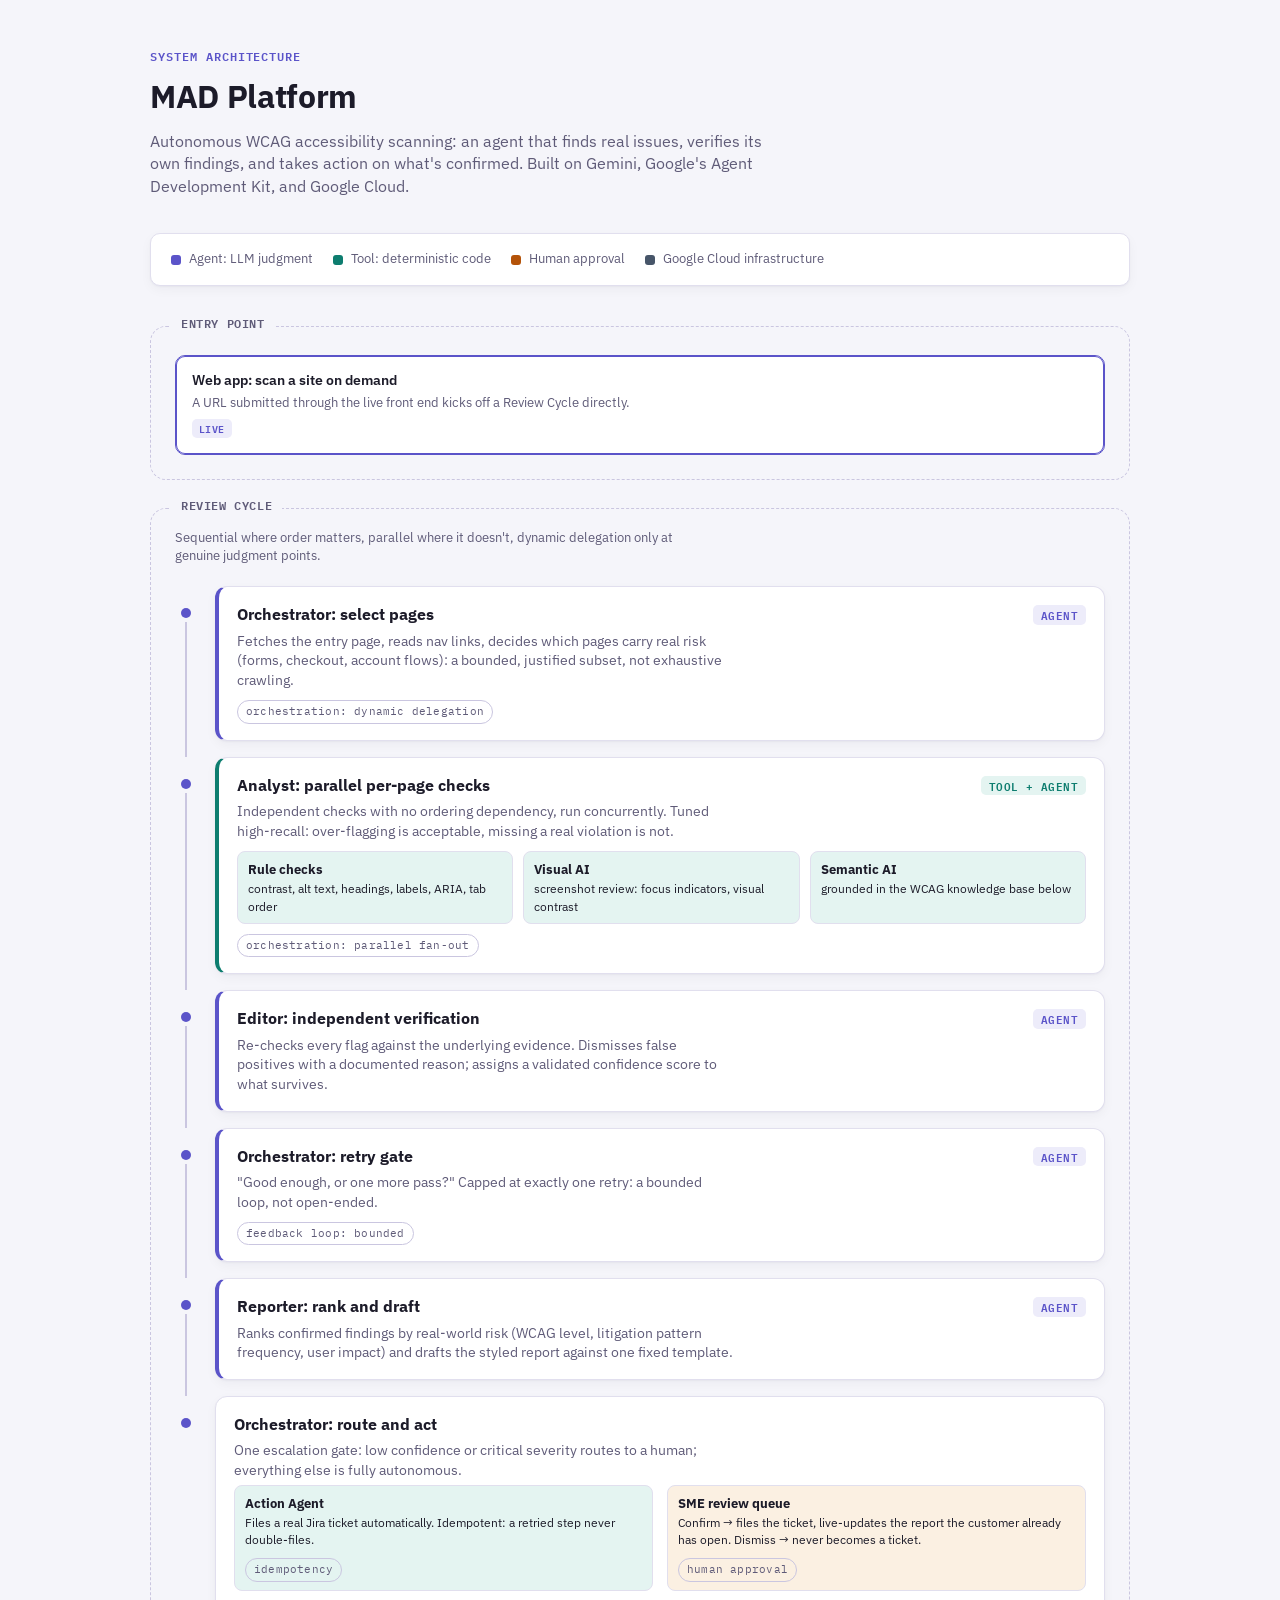
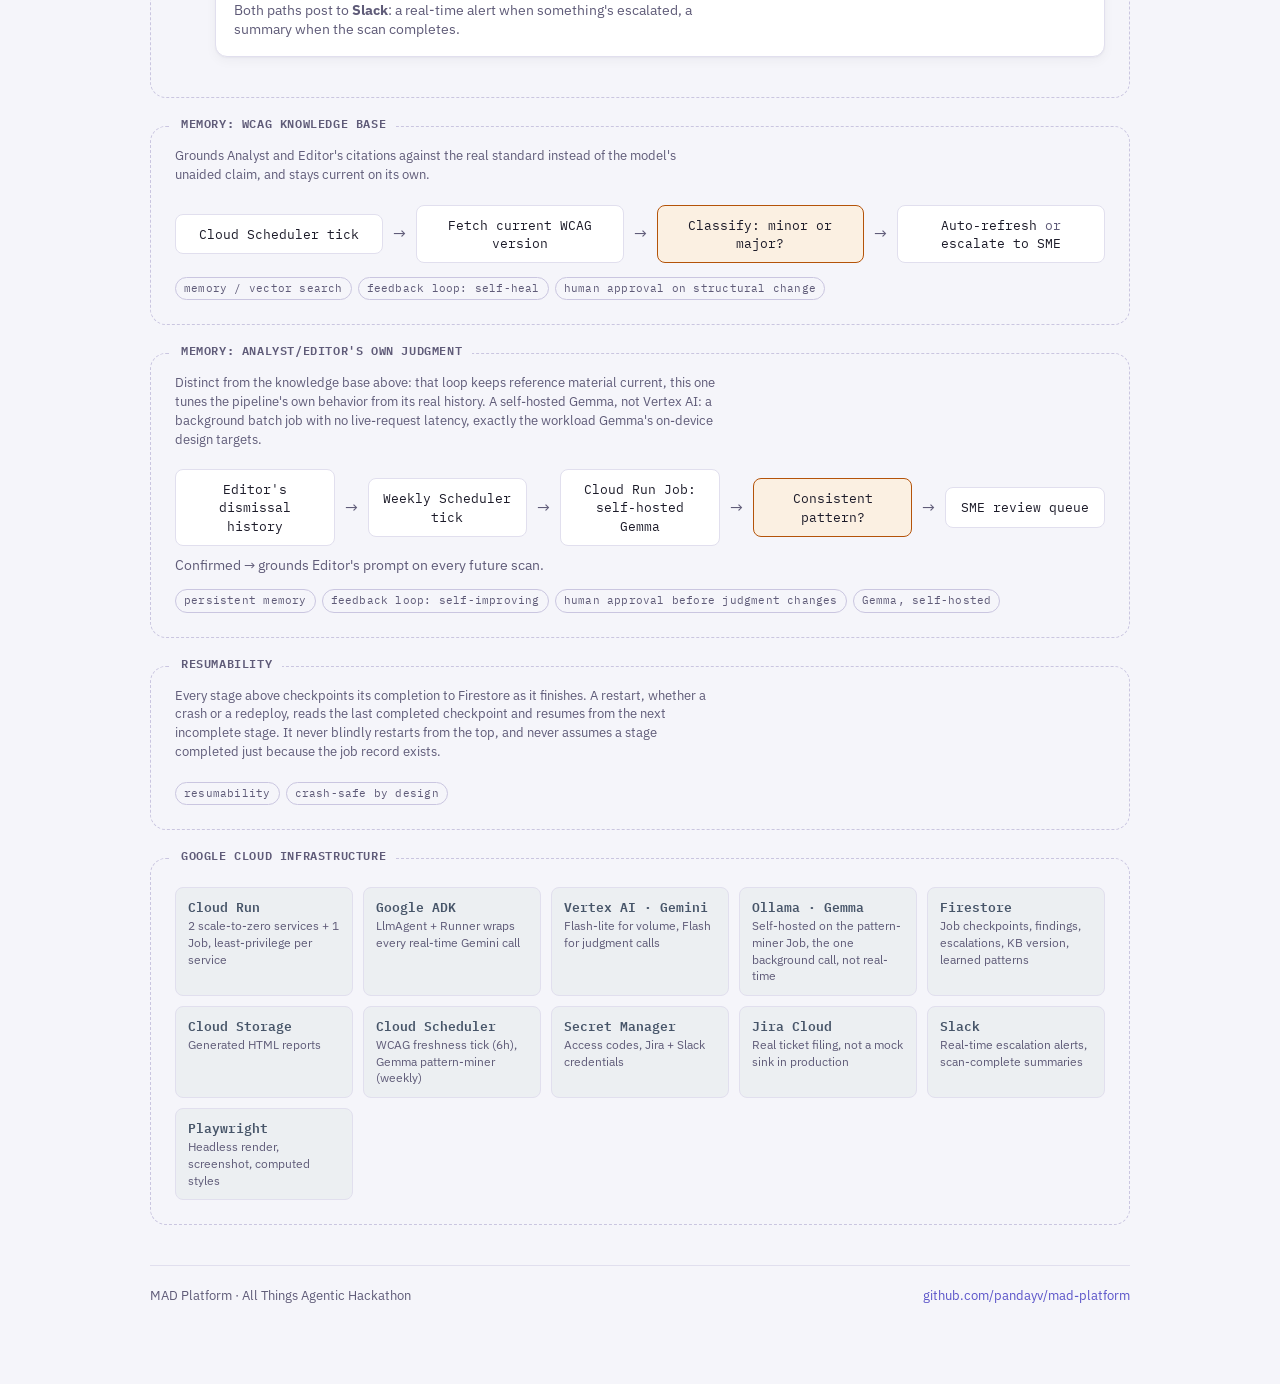
==== commit 82404b92: "Fix two stale infra counts left over from the gcp-deploy.sh cleanup "Four scale-to-zero services" an" ====
--- a/docs/architecture.html
+++ b/docs/architecture.html
@@ -474,7 +474,7 @@
 <div class="zone">
   <div class="zone-label">Google Cloud infrastructure</div>
   <div class="infra-grid">
-    <div class="infra-item"><div class="name">Cloud Run</div><div class="role">4 scale-to-zero services + 1 Job, least-privilege per service</div></div>
+    <div class="infra-item"><div class="name">Cloud Run</div><div class="role">2 scale-to-zero services + 1 Job, least-privilege per service</div></div>
     <div class="infra-item"><div class="name">Google ADK</div><div class="role">LlmAgent + Runner wraps every real-time Gemini call</div></div>
     <div class="infra-item"><div class="name">Vertex AI · Gemini</div><div class="role">Flash-lite for volume, Flash for judgment calls</div></div>
     <div class="infra-item"><div class="name">Ollama · Gemma</div><div class="role">Self-hosted on the pattern-miner Job, the one background call, not real-time</div></div>
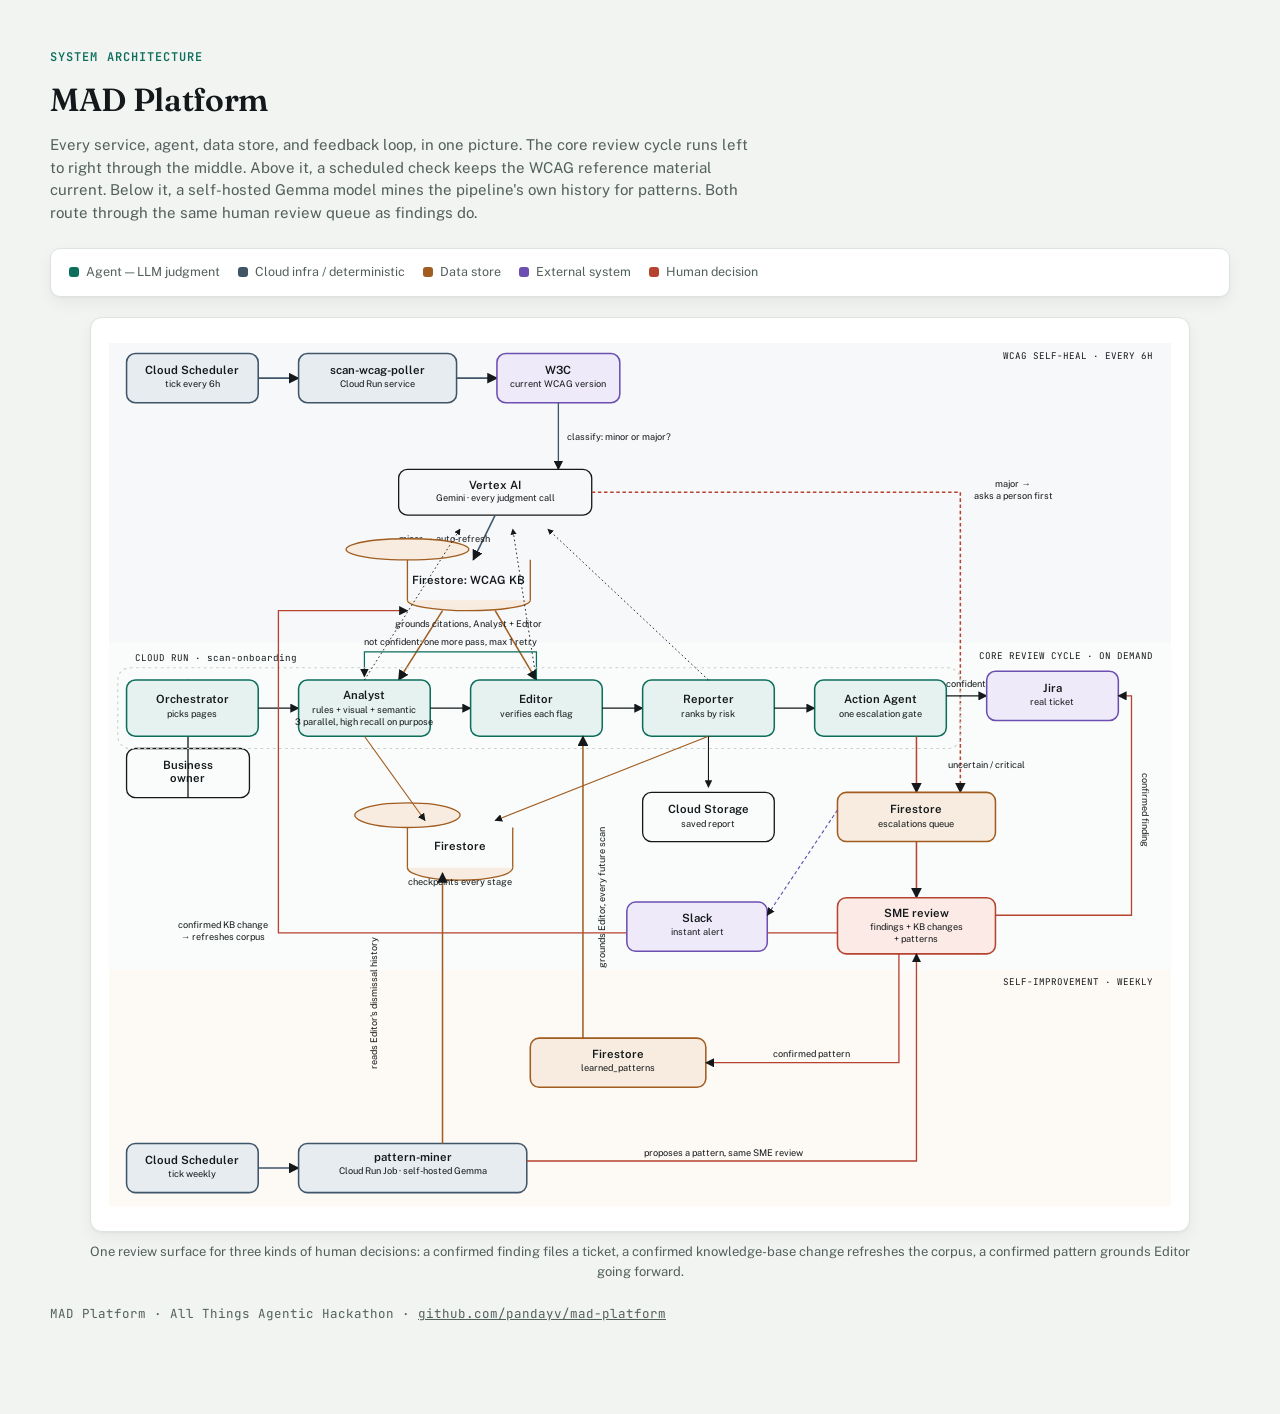
==== commit 335eec0d: "Replace the prose-card architecture page with the real swimlane diagram The previous version describ" ====
--- a/docs/architecture.html
+++ b/docs/architecture.html
@@ -6,493 +6,274 @@
 <title>MAD Platform Architecture</title>
 <link rel="preconnect" href="https://fonts.googleapis.com">
 <link rel="preconnect" href="https://fonts.gstatic.com" crossorigin>
-<link href="https://fonts.googleapis.com/css2?family=IBM+Plex+Sans:ital,wght@0,400;0,500;0,600;0,700;1,400&family=IBM+Plex+Mono:wght@400;500;600&display=swap" rel="stylesheet">
+<link href="https://fonts.googleapis.com/css2?family=Fraunces:opsz,wght@9..144,500;9..144,600;9..144,700&family=Public+Sans:wght@400;500;600;700&family=JetBrains+Mono:wght@400;500;600&display=swap" rel="stylesheet">
 <style>
 :root {
-  --bg: #f5f5fa;
-  --surface: #ffffff;
-  --ink: #1c1b29;
-  --ink-muted: #5f5b78;
-  --border: #e1dfee;
-  --border-strong: #cac6e0;
-  --accent-agent: #5b54c9;
-  --accent-agent-tint: #edecfa;
-  --accent-tool: #0d7d6f;
-  --accent-tool-tint: #e4f4f1;
-  --accent-human: #b45309;
-  --accent-human-tint: #fbf0e2;
-  --accent-infra: #475569;
-  --accent-infra-tint: #eceff2;
-  --shadow: 0 1px 2px rgba(28,27,41,0.04), 0 4px 12px rgba(28,27,41,0.04);
-}
-
+  --bg: #f2f4f2; --surface: #ffffff; --ink: #14181a; --ink-soft: #52605c;
+  --border: #dde3e0; --border-strong: #c7d0cc;
+  --agent: #0d6e5c; --agent-tint: #e6f2ef;
+  --infra: #3f5568; --infra-tint: #e7ecf0;
+  --data: #a15c1f; --data-tint: #f7ecdf;
+  --external: #6c4fb0; --external-tint: #efeafa;
+  --human: #b5432f; --human-tint: #fbeae6;
+  --muted-stroke: #b7c0bc; --muted-text: #8b968f;
+  --shadow: 0 1px 2px rgba(20,24,26,0.04), 0 6px 16px rgba(20,24,26,0.05);
+}
 @media (prefers-color-scheme: dark) {
   :root:not([data-theme="light"]) {
-    --bg: #14131e;
-    --surface: #1c1b29;
-    --ink: #f0eff7;
-    --ink-muted: #a9a4c4;
-    --border: #322f47;
-    --border-strong: #433f5e;
-    --accent-agent: #8981e8;
-    --accent-agent-tint: #262247;
-    --accent-tool: #3fbfa8;
-    --accent-tool-tint: #16332d;
-    --accent-human: #e0a052;
-    --accent-human-tint: #3a2a15;
-    --accent-infra: #9aa7b8;
-    --accent-infra-tint: #262b34;
-    --shadow: 0 1px 2px rgba(0,0,0,0.3), 0 4px 16px rgba(0,0,0,0.3);
+    --bg: #12181a; --surface: #1a2225; --ink: #eef2ef; --ink-soft: #a9b6b1;
+    --border: #2c3a37; --border-strong: #3c4d49;
+    --agent: #4fd9b8; --agent-tint: #16332c;
+    --infra: #9fb3c8; --infra-tint: #202b34;
+    --data: #e0a052; --data-tint: #3a2a15;
+    --external: #b39ce8; --external-tint: #2a2440;
+    --human: #e2735c; --human-tint: #3a2019;
+    --muted-stroke: #3c4a46; --muted-text: #5f6b67;
+    --shadow: 0 1px 2px rgba(0,0,0,0.35), 0 8px 20px rgba(0,0,0,0.35);
   }
 }
 :root[data-theme="dark"] {
-  --bg: #14131e;
-  --surface: #1c1b29;
-  --ink: #f0eff7;
-  --ink-muted: #a9a4c4;
-  --border: #322f47;
-  --border-strong: #433f5e;
-  --accent-agent: #8981e8;
-  --accent-agent-tint: #262247;
-  --accent-tool: #3fbfa8;
-  --accent-tool-tint: #16332d;
-  --accent-human: #e0a052;
-  --accent-human-tint: #3a2a15;
-  --accent-infra: #9aa7b8;
-  --accent-infra-tint: #262b34;
-  --shadow: 0 1px 2px rgba(0,0,0,0.3), 0 4px 16px rgba(0,0,0,0.3);
-}
-
+  --bg: #12181a; --surface: #1a2225; --ink: #eef2ef; --ink-soft: #a9b6b1;
+  --border: #2c3a37; --border-strong: #3c4d49;
+  --agent: #4fd9b8; --agent-tint: #16332c;
+  --infra: #9fb3c8; --infra-tint: #202b34;
+  --data: #e0a052; --data-tint: #3a2a15;
+  --external: #b39ce8; --external-tint: #2a2440;
+  --human: #e2735c; --human-tint: #3a2019;
+  --muted-stroke: #3c4a46; --muted-text: #5f6b67;
+  --shadow: 0 1px 2px rgba(0,0,0,0.35), 0 8px 20px rgba(0,0,0,0.35);
+}
 * { box-sizing: border-box; }
 html, body { margin: 0; }
 body {
-  background: var(--bg);
-  color: var(--ink);
-  font-family: "IBM Plex Sans", -apple-system, "Segoe UI", sans-serif;
-  line-height: 1.45;
-  padding: 48px 24px 80px;
-}
-.mono { font-family: "IBM Plex Mono", ui-monospace, monospace; }
-
-.page { max-width: 980px; margin: 0 auto; }
-
-header { margin-bottom: 36px; }
+  background: var(--bg); color: var(--ink);
+  font-family: "Public Sans", -apple-system, "Segoe UI", sans-serif;
+  line-height: 1.5; padding: 48px 20px 90px;
+}
+.page { max-width: 1180px; margin: 0 auto; }
+header { margin-bottom: 24px; }
 .eyebrow {
-  font-family: "IBM Plex Mono", monospace;
-  font-size: 12px;
-  letter-spacing: 0.08em;
-  text-transform: uppercase;
-  color: var(--accent-agent);
-  font-weight: 600;
-  margin-bottom: 8px;
+  font-family: "JetBrains Mono", monospace; font-size: 12px; letter-spacing: 0.09em;
+  text-transform: uppercase; color: var(--agent); font-weight: 600; margin-bottom: 10px;
 }
 h1 {
-  font-size: 32px;
-  font-weight: 700;
-  margin: 0 0 10px;
-  text-wrap: balance;
-  letter-spacing: -0.01em;
-}
-.subtitle {
-  color: var(--ink-muted);
-  font-size: 15.5px;
-  max-width: 62ch;
-}
-
-/* legend */
+  font-family: "Fraunces", Georgia, serif; font-size: 32px; font-weight: 600;
+  margin: 0 0 10px; text-wrap: balance; letter-spacing: -0.01em;
+}
+.dek { color: var(--ink-soft); font-size: 15px; max-width: 78ch; }
 .legend {
-  display: flex;
-  flex-wrap: wrap;
-  gap: 10px 20px;
-  margin: 28px 0 40px;
-  padding: 16px 20px;
-  background: var(--surface);
-  border: 1px solid var(--border);
-  border-radius: 10px;
-  box-shadow: var(--shadow);
-}
-.legend-item { display: flex; align-items: center; gap: 8px; font-size: 13px; color: var(--ink-muted); }
+  display: flex; flex-wrap: wrap; gap: 8px 18px; margin: 20px 0 20px;
+  padding: 14px 18px; background: var(--surface); border: 1px solid var(--border);
+  border-radius: 10px; box-shadow: var(--shadow); font-size: 12.5px;
+}
+.legend-item { display: flex; align-items: center; gap: 7px; color: var(--ink-soft); }
 .legend-dot { width: 10px; height: 10px; border-radius: 3px; flex-shrink: 0; }
-
-/* section framing */
-.zone {
-  border: 1px dashed var(--border-strong);
-  border-radius: 16px;
-  padding: 28px 24px 24px;
-  margin-bottom: 28px;
-  position: relative;
-}
-.zone-label {
-  position: absolute;
-  top: -12px;
-  left: 20px;
-  background: var(--bg);
-  padding: 0 10px;
-  font-family: "IBM Plex Mono", monospace;
-  font-size: 12px;
-  font-weight: 600;
-  letter-spacing: 0.05em;
-  text-transform: uppercase;
-  color: var(--ink-muted);
-}
-.zone-note {
-  font-size: 13px;
-  color: var(--ink-muted);
-  margin: -8px 0 20px;
-  max-width: 68ch;
-}
-
-/* trigger row */
-.trigger-row { display: flex; gap: 14px; flex-wrap: wrap; }
-.trigger {
-  flex: 1;
-  min-width: 200px;
-  border-radius: 10px;
-  padding: 14px 16px;
-  border: 1px solid var(--border);
-  background: var(--surface);
-}
-.trigger.active { border-color: var(--accent-agent); box-shadow: 0 0 0 1px var(--accent-agent) inset; }
-.trigger.dormant { opacity: 0.55; }
-.trigger .label { font-weight: 600; font-size: 14px; margin-bottom: 3px; }
-.trigger .desc { font-size: 12.5px; color: var(--ink-muted); }
-.trigger .tag {
-  display: inline-block;
-  font-family: "IBM Plex Mono", monospace;
-  font-size: 10px;
-  letter-spacing: 0.04em;
-  text-transform: uppercase;
-  padding: 2px 7px;
-  border-radius: 5px;
-  margin-top: 8px;
-  font-weight: 600;
-}
-.tag.live { background: var(--accent-agent-tint); color: var(--accent-agent); }
-.tag.deferred { background: var(--accent-infra-tint); color: var(--accent-infra); }
-
-.arrow-down {
-  display: flex;
-  justify-content: center;
-  color: var(--border-strong);
-  font-size: 20px;
-  margin: 6px 0;
-}
-
-/* pipeline */
-.pipeline { display: flex; flex-direction: column; gap: 0; }
-.step-row { display: flex; align-items: stretch; gap: 18px; }
-.step-connector {
-  display: flex;
-  flex-direction: column;
-  align-items: center;
-  width: 22px;
-  flex-shrink: 0;
-}
-.step-connector .dot {
-  width: 10px; height: 10px; border-radius: 50%;
-  background: var(--accent-agent);
-  margin-top: 22px;
-  flex-shrink: 0;
-}
-.step-connector .line { width: 2px; flex: 1; background: var(--border-strong); margin-top: 4px; }
-.step-row:last-child .step-connector .line { display: none; }
-
-.step-card {
-  flex: 1;
-  background: var(--surface);
-  border: 1px solid var(--border);
-  border-radius: 12px;
-  padding: 16px 18px;
-  margin-bottom: 16px;
-  box-shadow: var(--shadow);
-  position: relative;
-}
-.step-card.tool { border-left: 4px solid var(--accent-tool); }
-.step-card.agent { border-left: 4px solid var(--accent-agent); }
-.step-card.human { border-left: 4px solid var(--accent-human); }
-
-.step-head { display: flex; justify-content: space-between; align-items: baseline; gap: 12px; flex-wrap: wrap; }
-.step-title { font-weight: 700; font-size: 15.5px; }
-.step-kind {
-  font-family: "IBM Plex Mono", monospace;
-  font-size: 10.5px;
-  letter-spacing: 0.04em;
-  text-transform: uppercase;
-  font-weight: 600;
-  padding: 2px 8px;
-  border-radius: 5px;
-  white-space: nowrap;
-}
-.step-kind.agent { background: var(--accent-agent-tint); color: var(--accent-agent); }
-.step-kind.tool { background: var(--accent-tool-tint); color: var(--accent-tool); }
-.step-kind.human { background: var(--accent-human-tint); color: var(--accent-human); }
-
-.step-desc { font-size: 13.5px; color: var(--ink-muted); margin-top: 6px; max-width: 62ch; }
-
-.lens-tags { display: flex; gap: 6px; flex-wrap: wrap; margin-top: 10px; }
-.lens-tag {
-  font-size: 10.5px;
-  font-family: "IBM Plex Mono", monospace;
-  padding: 3px 8px;
-  border-radius: 999px;
-  border: 1px solid var(--border-strong);
-  color: var(--ink-muted);
-  letter-spacing: 0.02em;
-}
-
-/* branch (parallel fan-out) */
-.branch-group {
-  display: grid;
-  grid-template-columns: repeat(3, 1fr);
-  gap: 10px;
-  margin-top: 10px;
-}
-.branch-item {
-  background: var(--accent-tool-tint);
-  border: 1px solid var(--border);
-  border-radius: 8px;
-  padding: 8px 10px;
-  font-size: 12px;
-  color: var(--ink);
-}
-.branch-item b { display: block; font-size: 12.5px; margin-bottom: 2px; }
-
-/* route split */
-.route-split { display: grid; grid-template-columns: 1fr 1fr; gap: 14px; margin-top: 4px; }
-
-/* WCAG loop */
-.loop-diagram {
-  display: flex;
-  align-items: center;
-  gap: 10px;
-  flex-wrap: wrap;
-  margin-top: 8px;
-}
-.loop-node {
-  background: var(--surface);
-  border: 1px solid var(--border);
-  border-radius: 8px;
-  padding: 10px 12px;
-  font-size: 12.5px;
-  flex: 1;
-  min-width: 130px;
-  text-align: center;
-}
-.loop-node.decision { border-color: var(--accent-human); background: var(--accent-human-tint); }
-.loop-arrow { color: var(--ink-muted); font-size: 16px; flex-shrink: 0; }
-
-/* infra strip */
-.infra-grid {
-  display: grid;
-  grid-template-columns: repeat(auto-fit, minmax(150px, 1fr));
-  gap: 10px;
-}
-.infra-item {
-  background: var(--accent-infra-tint);
-  border: 1px solid var(--border);
-  border-radius: 8px;
-  padding: 10px 12px;
-}
-.infra-item .name { font-family: "IBM Plex Mono", monospace; font-size: 12.5px; font-weight: 600; color: var(--accent-infra); }
-.infra-item .role { font-size: 11.5px; color: var(--ink-muted); margin-top: 2px; }
-
-footer {
-  margin-top: 40px;
-  padding-top: 20px;
-  border-top: 1px solid var(--border);
-  font-size: 12.5px;
-  color: var(--ink-muted);
-  display: flex;
-  justify-content: space-between;
-  flex-wrap: wrap;
-  gap: 10px;
-}
-footer a { color: var(--accent-agent); text-decoration: none; }
-footer a:hover { text-decoration: underline; }
-
-@media (max-width: 640px) {
-  .branch-group { grid-template-columns: 1fr; }
-  .route-split { grid-template-columns: 1fr; }
-  h1 { font-size: 26px; }
-}
+.diagram-frame {
+  background: var(--surface); border: 1px solid var(--border); border-radius: 12px;
+  padding: 18px; box-shadow: var(--shadow); overflow-x: auto;
+}
+svg { max-width: 100%; height: auto; display: block; margin: 0 auto; }
+figcaption { margin-top: 10px; font-size: 13px; color: var(--ink-soft); text-align: center; }
+text { font-family: "Public Sans", sans-serif; fill: currentColor; }
+.mono { font-family: "JetBrains Mono", monospace; }
+.box-label { font-size: 13px; font-weight: 600; }
+.box-sub { font-size: 10.5px; }
+.arrow-label { font-size: 10.5px; }
+footer { margin-top: 24px; font-size: 12.5px; color: var(--ink-soft); font-family: "JetBrains Mono", monospace; }
 </style>
 </head>
 <body>
 
 <div class="page">
-
 <header>
   <div class="eyebrow">System Architecture</div>
   <h1>MAD Platform</h1>
-  <div class="subtitle">Autonomous WCAG accessibility scanning: an agent that finds real issues, verifies its own findings, and takes action on what's confirmed. Built on Gemini, Google's Agent Development Kit, and Google Cloud.</div>
+  <div class="dek">Every service, agent, data store, and feedback loop, in one picture. The core review cycle runs left to right through the middle. Above it, a scheduled check keeps the WCAG reference material current. Below it, a self-hosted Gemma model mines the pipeline's own history for patterns. Both route through the same human review queue as findings do.</div>
 </header>
 
 <div class="legend">
-  <div class="legend-item"><span class="legend-dot" style="background:var(--accent-agent)"></span>Agent: LLM judgment</div>
-  <div class="legend-item"><span class="legend-dot" style="background:var(--accent-tool)"></span>Tool: deterministic code</div>
-  <div class="legend-item"><span class="legend-dot" style="background:var(--accent-human)"></span>Human approval</div>
-  <div class="legend-item"><span class="legend-dot" style="background:var(--accent-infra)"></span>Google Cloud infrastructure</div>
+  <div class="legend-item"><span class="legend-dot" style="background:var(--agent)"></span>Agent &mdash; LLM judgment</div>
+  <div class="legend-item"><span class="legend-dot" style="background:var(--infra)"></span>Cloud infra / deterministic</div>
+  <div class="legend-item"><span class="legend-dot" style="background:var(--data)"></span>Data store</div>
+  <div class="legend-item"><span class="legend-dot" style="background:var(--external)"></span>External system</div>
+  <div class="legend-item"><span class="legend-dot" style="background:var(--human)"></span>Human decision</div>
 </div>
 
-<div class="zone">
-  <div class="zone-label">Entry point</div>
-  <div class="trigger-row">
-    <div class="trigger active">
-      <div class="label">Web app: scan a site on demand</div>
-      <div class="desc">A URL submitted through the live front end kicks off a Review Cycle directly.</div>
-      <span class="tag live">Live</span>
-    </div>
-  </div>
+<figure>
+<div class="diagram-frame">
+<svg viewBox="0 0 1210 1000" role="img" aria-label="Full MAD Platform architecture. Top: Cloud Scheduler triggers scan-wcag-poller every six hours, fetching the current WCAG version from W3C; Gemini classifies the change, auto-refreshing the Firestore WCAG knowledge base for minor changes or routing major changes to the SME review queue. The knowledge base grounds Analyst and Editor's citations. Middle: a business owner submits a URL to Cloud Run, which runs Orchestrator, Analyst with three parallel checks, Editor, Reporter, and Action Agent in sequence, checkpointing to Firestore, saving reports to Cloud Storage, and filing confirmed findings to Jira. Uncertain or critical findings escalate to the SME review queue with an instant Slack alert. Bottom: a weekly Cloud Scheduler tick triggers a Cloud Run Job running a self-hosted Gemma model, which reads Editor's dismissal history from Firestore, proposes patterns to the same SME review queue, and once confirmed writes learned patterns that ground Editor on every future scan.">
+<defs>
+  <marker id="af" viewBox="0 0 10 10" refX="9" refY="5" markerWidth="7" markerHeight="7" orient="auto-start-reverse">
+    <path d="M0,0 L10,5 L0,10 z" fill="currentColor"/>
+  </marker>
+</defs>
+
+<!-- ================= LANE BANDS ================= -->
+<rect x="0" y="8" width="1210" height="342" fill="var(--infra-tint)" opacity="0.35"/>
+<rect x="0" y="350" width="1210" height="372" fill="var(--agent-tint)" opacity="0.25"/>
+<rect x="0" y="722" width="1210" height="270" fill="var(--data-tint)" opacity="0.3"/>
+<text x="1190" y="26" text-anchor="end" class="box-sub mono" fill="var(--infra)">WCAG SELF-HEAL &middot; EVERY 6H</text>
+<text x="1190" y="368" text-anchor="end" class="box-sub mono" fill="var(--agent)">CORE REVIEW CYCLE &middot; ON DEMAND</text>
+<text x="1190" y="740" text-anchor="end" class="box-sub mono" fill="var(--data)">SELF-IMPROVEMENT &middot; WEEKLY</text>
+
+<!-- ================= TOP: WCAG self-heal ================= -->
+<rect x="20" y="20" width="150" height="56" rx="10" fill="var(--infra-tint)" stroke="var(--infra)" stroke-width="1.75"/>
+<text x="95" y="43" text-anchor="middle" class="box-label" fill="var(--infra)">Cloud Scheduler</text>
+<text x="95" y="58" text-anchor="middle" class="box-sub" fill="var(--infra)">tick every 6h</text>
+<line x1="170" y1="48" x2="216" y2="48" stroke="var(--infra)" stroke-width="1.75" marker-end="url(#af)"/>
+
+<rect x="216" y="20" width="180" height="56" rx="10" fill="var(--infra-tint)" stroke="var(--infra)" stroke-width="1.75"/>
+<text x="306" y="43" text-anchor="middle" class="box-label" fill="var(--infra)">scan-wcag-poller</text>
+<text x="306" y="58" text-anchor="middle" class="box-sub" fill="var(--infra)">Cloud Run service</text>
+<line x1="396" y1="48" x2="442" y2="48" stroke="var(--infra)" stroke-width="1.75" marker-end="url(#af)"/>
+
+<rect x="442" y="20" width="140" height="56" rx="10" fill="var(--external-tint)" stroke="var(--external)" stroke-width="1.75"/>
+<text x="512" y="43" text-anchor="middle" class="box-label" fill="var(--external)">W3C</text>
+<text x="512" y="58" text-anchor="middle" class="box-sub" fill="var(--external)">current WCAG version</text>
+
+<line x1="512" y1="76" x2="512" y2="152" stroke="var(--infra)" stroke-width="1.5" marker-end="url(#af)"/>
+<text x="522" y="118" class="arrow-label" fill="var(--infra)">classify: minor or major?</text>
+
+<rect x="330" y="152" width="220" height="52" rx="10" fill="none" stroke="currentColor" stroke-width="1.5"/>
+<text x="440" y="174" text-anchor="middle" class="box-label">Vertex AI</text>
+<text x="440" y="188" text-anchor="middle" class="box-sub">Gemini &middot; every judgment call</text>
+
+<line x1="440" y1="204" x2="415" y2="255" stroke="var(--infra)" stroke-width="1.75" marker-end="url(#af)"/>
+<text x="330" y="235" class="arrow-label" fill="var(--infra)">minor &rarr; auto-refresh</text>
+
+<path d="M 550 178 L 970 178 L 970 520" fill="none" stroke="var(--human)" stroke-width="1.75" stroke-dasharray="4 3" marker-end="url(#af)"/>
+<text x="1030" y="172" text-anchor="middle" class="arrow-label" fill="var(--human)">major &rarr;</text>
+<text x="1030" y="186" text-anchor="middle" class="arrow-label" fill="var(--human)">asks a person first</text>
+
+<rect x="340" y="255" width="140" height="46" fill="none" stroke="none"/>
+<line x1="340" y1="255" x2="340" y2="301" stroke="var(--data)" stroke-width="1.5"/>
+<line x1="480" y1="255" x2="480" y2="301" stroke="var(--data)" stroke-width="1.5"/>
+<path d="M 340 255 a 70 12 0 1 1 0.1 0 z" fill="var(--data-tint)" stroke="var(--data)" stroke-width="1.5"/>
+<path d="M 340 301 a 70 12 0 0 0 140 0" fill="var(--data-tint)" stroke="var(--data)" stroke-width="1.5"/>
+<text x="410" y="282" text-anchor="middle" class="box-label" fill="var(--data)">Firestore: WCAG KB</text>
+
+<line x1="380" y1="313" x2="330" y2="392" stroke="var(--data)" stroke-width="1.75" marker-end="url(#af)"/>
+<line x1="440" y1="313" x2="487" y2="392" stroke="var(--data)" stroke-width="1.75" marker-end="url(#af)"/>
+<text x="410" y="332" text-anchor="middle" class="arrow-label" fill="var(--data)">grounds citations, Analyst + Editor</text>
+
+<!-- ================= MIDDLE: core review cycle ================= -->
+<rect x="20" y="470" width="140" height="56" rx="10" fill="none" stroke="currentColor" stroke-width="1.5"/>
+<text x="90" y="493" text-anchor="middle" class="box-label">Business</text>
+<text x="90" y="508" text-anchor="middle" class="box-label">owner</text>
+<line x1="90" y1="526" x2="90" y2="392" stroke="currentColor" stroke-width="1.5" marker-end="url(#af)"/>
+
+<rect x="20" y="392" width="150" height="64" rx="10" fill="var(--agent-tint)" stroke="var(--agent)" stroke-width="1.75"/>
+<text x="95" y="418" text-anchor="middle" class="box-label" fill="var(--agent)">Orchestrator</text>
+<text x="95" y="434" text-anchor="middle" class="box-sub" fill="var(--agent)">picks pages</text>
+<line x1="170" y1="424" x2="216" y2="424" stroke="currentColor" stroke-width="1.5" marker-end="url(#af)"/>
+
+<rect x="216" y="392" width="150" height="64" rx="10" fill="var(--agent-tint)" stroke="var(--agent)" stroke-width="1.75"/>
+<text x="291" y="414" text-anchor="middle" class="box-label" fill="var(--agent)">Analyst</text>
+<text x="291" y="430" text-anchor="middle" class="box-sub" fill="var(--agent)">rules + visual + semantic</text>
+<text x="291" y="443" text-anchor="middle" class="box-sub" fill="var(--agent)">3 parallel, high recall on purpose</text>
+<line x1="366" y1="424" x2="412" y2="424" stroke="currentColor" stroke-width="1.5" marker-end="url(#af)"/>
+
+<rect x="412" y="392" width="150" height="64" rx="10" fill="var(--agent-tint)" stroke="var(--agent)" stroke-width="1.75"/>
+<text x="487" y="418" text-anchor="middle" class="box-label" fill="var(--agent)">Editor</text>
+<text x="487" y="434" text-anchor="middle" class="box-sub" fill="var(--agent)">verifies each flag</text>
+<line x1="562" y1="424" x2="608" y2="424" stroke="currentColor" stroke-width="1.5" marker-end="url(#af)"/>
+
+<path d="M 487 392 L 487 360 L 291 360 L 291 388" fill="none" stroke="var(--agent)" stroke-width="1.4" marker-end="url(#af)"/>
+<text x="389" y="352" text-anchor="middle" class="arrow-label" fill="var(--agent)">not confident: one more pass, max 1 retry</text>
+
+<rect x="608" y="392" width="150" height="64" rx="10" fill="var(--agent-tint)" stroke="var(--agent)" stroke-width="1.75"/>
+<text x="683" y="418" text-anchor="middle" class="box-label" fill="var(--agent)">Reporter</text>
+<text x="683" y="434" text-anchor="middle" class="box-sub" fill="var(--agent)">ranks by risk</text>
+<line x1="758" y1="424" x2="804" y2="424" stroke="currentColor" stroke-width="1.5" marker-end="url(#af)"/>
+
+<rect x="804" y="392" width="150" height="64" rx="10" fill="var(--agent-tint)" stroke="var(--agent)" stroke-width="1.75"/>
+<text x="879" y="418" text-anchor="middle" class="box-label" fill="var(--agent)">Action Agent</text>
+<text x="879" y="434" text-anchor="middle" class="box-sub" fill="var(--agent)">one escalation gate</text>
+
+<rect x="10" y="378" width="960" height="92" rx="14" fill="none" stroke="var(--border-strong)" stroke-width="1.25" stroke-dasharray="3 4"/>
+<text x="30" y="370" class="box-sub mono">CLOUD RUN &middot; scan-onboarding</text>
+
+<line x1="291" y1="392" x2="400" y2="220" stroke="currentColor" stroke-width="1" stroke-dasharray="2 3" marker-end="url(#af)"/>
+<line x1="487" y1="392" x2="460" y2="220" stroke="currentColor" stroke-width="1" stroke-dasharray="2 3" marker-end="url(#af)"/>
+<line x1="683" y1="392" x2="500" y2="220" stroke="currentColor" stroke-width="1" stroke-dasharray="2 3" marker-end="url(#af)"/>
+
+<line x1="954" y1="410" x2="1000" y2="410" stroke="currentColor" stroke-width="1.5" marker-end="url(#af)"/>
+<text x="977" y="400" text-anchor="middle" class="arrow-label">confident</text>
+<rect x="1000" y="382" width="150" height="56" rx="10" fill="var(--external-tint)" stroke="var(--external)" stroke-width="1.75"/>
+<text x="1075" y="406" text-anchor="middle" class="box-label" fill="var(--external)">Jira</text>
+<text x="1075" y="421" text-anchor="middle" class="box-sub" fill="var(--external)">real ticket</text>
+
+<rect x="340" y="560" width="120" height="46" fill="none" stroke="none"/>
+<line x1="340" y1="560" x2="340" y2="606" stroke="var(--data)" stroke-width="1.5"/>
+<line x1="460" y1="560" x2="460" y2="606" stroke="var(--data)" stroke-width="1.5"/>
+<path d="M 340 560 a 60 14 0 1 1 0.1 0 z" fill="var(--data-tint)" stroke="var(--data)" stroke-width="1.5"/>
+<path d="M 340 606 a 60 14 0 0 0 120 0" fill="var(--data-tint)" stroke="var(--data)" stroke-width="1.5"/>
+<text x="400" y="586" text-anchor="middle" class="box-label" fill="var(--data)">Firestore</text>
+<line x1="291" y1="456" x2="360" y2="552" stroke="var(--data)" stroke-width="1.25" marker-end="url(#af)"/>
+<line x1="683" y1="456" x2="440" y2="552" stroke="var(--data)" stroke-width="1.25" marker-end="url(#af)"/>
+<text x="400" y="626" text-anchor="middle" class="arrow-label" fill="var(--data)">checkpoints every stage</text>
+
+<rect x="608" y="520" width="150" height="56" rx="10" fill="none" stroke="currentColor" stroke-width="1.5"/>
+<text x="683" y="544" text-anchor="middle" class="box-label">Cloud Storage</text>
+<text x="683" y="559" text-anchor="middle" class="box-sub">saved report</text>
+<line x1="683" y1="456" x2="683" y2="514" stroke="currentColor" stroke-width="1.25" marker-end="url(#af)"/>
+
+<line x1="920" y1="456" x2="920" y2="520" stroke="var(--human)" stroke-width="1.75" marker-end="url(#af)"/>
+<text x="1000" y="492" text-anchor="middle" class="arrow-label" fill="var(--human)">uncertain / critical</text>
+<rect x="830" y="520" width="180" height="56" rx="10" fill="var(--data-tint)" stroke="var(--data)" stroke-width="1.75"/>
+<text x="920" y="544" text-anchor="middle" class="box-label" fill="var(--data)">Firestore</text>
+<text x="920" y="559" text-anchor="middle" class="box-sub" fill="var(--data)">escalations queue</text>
+
+<line x1="920" y1="576" x2="920" y2="640" stroke="var(--human)" stroke-width="1.75" marker-end="url(#af)"/>
+<rect x="830" y="640" width="180" height="64" rx="10" fill="var(--human-tint)" stroke="var(--human)" stroke-width="1.75"/>
+<text x="920" y="662" text-anchor="middle" class="box-label" fill="var(--human)">SME review</text>
+<text x="920" y="677" text-anchor="middle" class="box-sub" fill="var(--human)">findings + KB changes</text>
+<text x="920" y="690" text-anchor="middle" class="box-sub" fill="var(--human)">+ patterns</text>
+
+<path d="M 1010 660 L 1165 660 L 1165 410 L 1150 410" fill="none" stroke="var(--human)" stroke-width="1.5" marker-end="url(#af)"/>
+<text x="1177" y="540" text-anchor="middle" class="arrow-label" fill="var(--human)" transform="rotate(90 1177 540)">confirmed finding</text>
+
+<path d="M 830 680 L 193 680 L 193 313 L 340 313" fill="none" stroke="var(--human)" stroke-width="1.5" marker-end="url(#af)"/>
+<text x="130" y="674" text-anchor="middle" class="arrow-label" fill="var(--human)">confirmed KB change</text>
+<text x="130" y="688" text-anchor="middle" class="arrow-label" fill="var(--human)">&rarr; refreshes corpus</text>
+
+<rect x="590" y="645" width="160" height="56" rx="10" fill="var(--external-tint)" stroke="var(--external)" stroke-width="1.75"/>
+<text x="670" y="668" text-anchor="middle" class="box-label" fill="var(--external)">Slack</text>
+<text x="670" y="683" text-anchor="middle" class="box-sub" fill="var(--external)">instant alert</text>
+<line x1="830" y1="540" x2="750" y2="660" stroke="var(--external)" stroke-width="1.3" stroke-dasharray="4 3" marker-end="url(#af)"/>
+
+<!-- ================= BOTTOM: pattern-mining, in the open space below ================= -->
+<rect x="480" y="800" width="200" height="56" rx="10" fill="var(--data-tint)" stroke="var(--data)" stroke-width="1.75"/>
+<text x="580" y="823" text-anchor="middle" class="box-label" fill="var(--data)">Firestore</text>
+<text x="580" y="838" text-anchor="middle" class="box-sub" fill="var(--data)">learned_patterns</text>
+
+<path d="M 900 704 L 900 828 L 680 828" fill="none" stroke="var(--human)" stroke-width="1.5" marker-end="url(#af)"/>
+<text x="800" y="822" text-anchor="middle" class="arrow-label" fill="var(--human)">confirmed pattern</text>
+
+<path d="M 540 800 L 540 456" fill="none" stroke="var(--data)" stroke-width="1.75" marker-end="url(#af)"/>
+<text x="565" y="640" text-anchor="middle" class="arrow-label" fill="var(--data)" transform="rotate(-90 565 640)">grounds Editor, every future scan</text>
+
+<rect x="20" y="920" width="150" height="56" rx="10" fill="var(--infra-tint)" stroke="var(--infra)" stroke-width="1.75"/>
+<text x="95" y="943" text-anchor="middle" class="box-label" fill="var(--infra)">Cloud Scheduler</text>
+<text x="95" y="958" text-anchor="middle" class="box-sub" fill="var(--infra)">tick weekly</text>
+<line x1="170" y1="948" x2="216" y2="948" stroke="var(--infra)" stroke-width="1.75" marker-end="url(#af)"/>
+
+<rect x="216" y="920" width="260" height="56" rx="10" fill="var(--infra-tint)" stroke="var(--infra)" stroke-width="1.75"/>
+<text x="346" y="940" text-anchor="middle" class="box-label" fill="var(--infra)">pattern-miner</text>
+<text x="346" y="955" text-anchor="middle" class="box-sub" fill="var(--infra)">Cloud Run Job &middot; self-hosted Gemma</text>
+
+<path d="M 380 920 L 380 612" fill="none" stroke="var(--data)" stroke-width="1.75" marker-end="url(#af)"/>
+<text x="305" y="760" text-anchor="middle" class="arrow-label" fill="var(--data)" transform="rotate(-90 305 760)">reads Editor's dismissal history</text>
+
+<path d="M 476 940 L 920 940 L 920 704" fill="none" stroke="var(--human)" stroke-width="1.5" marker-end="url(#af)"/>
+<text x="700" y="934" text-anchor="middle" class="arrow-label" fill="var(--human)">proposes a pattern, same SME review</text>
+
+</svg>
 </div>
-
-<div class="zone">
-  <div class="zone-label">Review Cycle</div>
-  <div class="zone-note">Sequential where order matters, parallel where it doesn't, dynamic delegation only at genuine judgment points.</div>
-
-  <div class="pipeline">
-
-    <div class="step-row">
-      <div class="step-connector"><div class="dot"></div><div class="line"></div></div>
-      <div class="step-card agent">
-        <div class="step-head">
-          <span class="step-title">Orchestrator: select pages</span>
-          <span class="step-kind agent">agent</span>
-        </div>
-        <div class="step-desc">Fetches the entry page, reads nav links, decides which pages carry real risk (forms, checkout, account flows): a bounded, justified subset, not exhaustive crawling.</div>
-        <div class="lens-tags"><span class="lens-tag">orchestration: dynamic delegation</span></div>
-      </div>
-    </div>
-
-    <div class="step-row">
-      <div class="step-connector"><div class="dot"></div><div class="line"></div></div>
-      <div class="step-card tool">
-        <div class="step-head">
-          <span class="step-title">Analyst: parallel per-page checks</span>
-          <span class="step-kind tool">tool + agent</span>
-        </div>
-        <div class="step-desc">Independent checks with no ordering dependency, run concurrently. Tuned high-recall: over-flagging is acceptable, missing a real violation is not.</div>
-        <div class="branch-group">
-          <div class="branch-item"><b>Rule checks</b>contrast, alt text, headings, labels, ARIA, tab order</div>
-          <div class="branch-item"><b>Visual AI</b>screenshot review: focus indicators, visual contrast</div>
-          <div class="branch-item"><b>Semantic AI</b>grounded in the WCAG knowledge base below</div>
-        </div>
-        <div class="lens-tags"><span class="lens-tag">orchestration: parallel fan-out</span></div>
-      </div>
-    </div>
-
-    <div class="step-row">
-      <div class="step-connector"><div class="dot"></div><div class="line"></div></div>
-      <div class="step-card agent">
-        <div class="step-head">
-          <span class="step-title">Editor: independent verification</span>
-          <span class="step-kind agent">agent</span>
-        </div>
-        <div class="step-desc">Re-checks every flag against the underlying evidence. Dismisses false positives with a documented reason; assigns a validated confidence score to what survives.</div>
-      </div>
-    </div>
-
-    <div class="step-row">
-      <div class="step-connector"><div class="dot"></div><div class="line"></div></div>
-      <div class="step-card agent">
-        <div class="step-head">
-          <span class="step-title">Orchestrator: retry gate</span>
-          <span class="step-kind agent">agent</span>
-        </div>
-        <div class="step-desc">"Good enough, or one more pass?" Capped at exactly one retry: a bounded loop, not open-ended.</div>
-        <div class="lens-tags"><span class="lens-tag">feedback loop: bounded</span></div>
-      </div>
-    </div>
-
-    <div class="step-row">
-      <div class="step-connector"><div class="dot"></div><div class="line"></div></div>
-      <div class="step-card agent">
-        <div class="step-head">
-          <span class="step-title">Reporter: rank and draft</span>
-          <span class="step-kind agent">agent</span>
-        </div>
-        <div class="step-desc">Ranks confirmed findings by real-world risk (WCAG level, litigation pattern frequency, user impact) and drafts the styled report against one fixed template.</div>
-      </div>
-    </div>
-
-    <div class="step-row">
-      <div class="step-connector"><div class="dot"></div></div>
-      <div class="step-card">
-        <div class="step-head">
-          <span class="step-title">Orchestrator: route and act</span>
-        </div>
-        <div class="step-desc">One escalation gate: low confidence or critical severity routes to a human; everything else is fully autonomous.</div>
-        <div class="route-split">
-          <div class="branch-item" style="background:var(--accent-tool-tint)"><b>Action Agent</b>Files a real Jira ticket automatically. Idempotent: a retried step never double-files.<div class="lens-tags"><span class="lens-tag">idempotency</span></div></div>
-          <div class="branch-item" style="background:var(--accent-human-tint)"><b>SME review queue</b>Confirm → files the ticket, live-updates the report the customer already has open. Dismiss → never becomes a ticket.<div class="lens-tags"><span class="lens-tag">human approval</span></div></div>
-        </div>
-        <div class="step-desc" style="margin-top:10px">Both paths post to <b>Slack</b>: a real-time alert when something's escalated, a summary when the scan completes.</div>
-      </div>
-    </div>
-
-  </div>
-</div>
-
-<div class="zone">
-  <div class="zone-label">Memory: WCAG knowledge base</div>
-  <div class="zone-note">Grounds Analyst and Editor's citations against the real standard instead of the model's unaided claim, and stays current on its own.</div>
-  <div class="loop-diagram">
-    <div class="loop-node mono">Cloud Scheduler tick</div>
-    <div class="loop-arrow">→</div>
-    <div class="loop-node mono">Fetch current WCAG version</div>
-    <div class="loop-arrow">→</div>
-    <div class="loop-node decision mono">Classify: minor or major?</div>
-    <div class="loop-arrow">→</div>
-    <div class="loop-node mono">Auto-refresh <span style="color:var(--ink-muted)">or</span> escalate to SME</div>
-  </div>
-  <div class="lens-tags" style="margin-top:14px"><span class="lens-tag">memory / vector search</span><span class="lens-tag">feedback loop: self-heal</span><span class="lens-tag">human approval on structural change</span></div>
-</div>
-
-<div class="zone">
-  <div class="zone-label">Memory: Analyst/Editor's own judgment</div>
-  <div class="zone-note">Distinct from the knowledge base above: that loop keeps reference material current, this one tunes the pipeline's own behavior from its real history. A self-hosted Gemma, not Vertex AI: a background batch job with no live-request latency, exactly the workload Gemma's on-device design targets.</div>
-  <div class="loop-diagram">
-    <div class="loop-node mono">Editor's dismissal history</div>
-    <div class="loop-arrow">→</div>
-    <div class="loop-node mono">Weekly Scheduler tick</div>
-    <div class="loop-arrow">→</div>
-    <div class="loop-node mono">Cloud Run Job: self-hosted Gemma</div>
-    <div class="loop-arrow">→</div>
-    <div class="loop-node decision mono">Consistent pattern?</div>
-    <div class="loop-arrow">→</div>
-    <div class="loop-node mono">SME review queue</div>
-  </div>
-  <div class="step-desc" style="margin-top:10px">Confirmed → grounds Editor's prompt on every future scan.</div>
-  <div class="lens-tags" style="margin-top:14px"><span class="lens-tag">persistent memory</span><span class="lens-tag">feedback loop: self-improving</span><span class="lens-tag">human approval before judgment changes</span><span class="lens-tag">Gemma, self-hosted</span></div>
-</div>
-
-<div class="zone">
-  <div class="zone-label">Resumability</div>
-  <div class="zone-note">Every stage above checkpoints its completion to Firestore as it finishes. A restart, whether a crash or a redeploy, reads the last completed checkpoint and resumes from the next incomplete stage. It never blindly restarts from the top, and never assumes a stage completed just because the job record exists.</div>
-  <div class="lens-tags"><span class="lens-tag">resumability</span><span class="lens-tag">crash-safe by design</span></div>
-</div>
-
-<div class="zone">
-  <div class="zone-label">Google Cloud infrastructure</div>
-  <div class="infra-grid">
-    <div class="infra-item"><div class="name">Cloud Run</div><div class="role">2 scale-to-zero services + 1 Job, least-privilege per service</div></div>
-    <div class="infra-item"><div class="name">Google ADK</div><div class="role">LlmAgent + Runner wraps every real-time Gemini call</div></div>
-    <div class="infra-item"><div class="name">Vertex AI · Gemini</div><div class="role">Flash-lite for volume, Flash for judgment calls</div></div>
-    <div class="infra-item"><div class="name">Ollama · Gemma</div><div class="role">Self-hosted on the pattern-miner Job, the one background call, not real-time</div></div>
-    <div class="infra-item"><div class="name">Firestore</div><div class="role">Job checkpoints, findings, escalations, KB version, learned patterns</div></div>
-    <div class="infra-item"><div class="name">Cloud Storage</div><div class="role">Generated HTML reports</div></div>
-    <div class="infra-item"><div class="name">Cloud Scheduler</div><div class="role">WCAG freshness tick (6h), Gemma pattern-miner (weekly)</div></div>
-    <div class="infra-item"><div class="name">Secret Manager</div><div class="role">Access codes, Jira + Slack credentials</div></div>
-    <div class="infra-item"><div class="name">Jira Cloud</div><div class="role">Real ticket filing, not a mock sink in production</div></div>
-    <div class="infra-item"><div class="name">Slack</div><div class="role">Real-time escalation alerts, scan-complete summaries</div></div>
-    <div class="infra-item"><div class="name">Playwright</div><div class="role">Headless render, screenshot, computed styles</div></div>
-  </div>
-</div>
-
-<footer>
-  <span>MAD Platform · All Things Agentic Hackathon</span>
-  <a href="https://github.com/pandayv/mad-platform" target="_blank" rel="noopener">github.com/pandayv/mad-platform</a>
-</footer>
-
+<figcaption>One review surface for three kinds of human decisions: a confirmed finding files a ticket, a confirmed knowledge-base change refreshes the corpus, a confirmed pattern grounds Editor going forward.</figcaption>
+</figure>
+
+<footer>MAD Platform &middot; All Things Agentic Hackathon &middot; <a href="https://github.com/pandayv/mad-platform" style="color:inherit">github.com/pandayv/mad-platform</a></footer>
 </div>
 </body>
 </html>
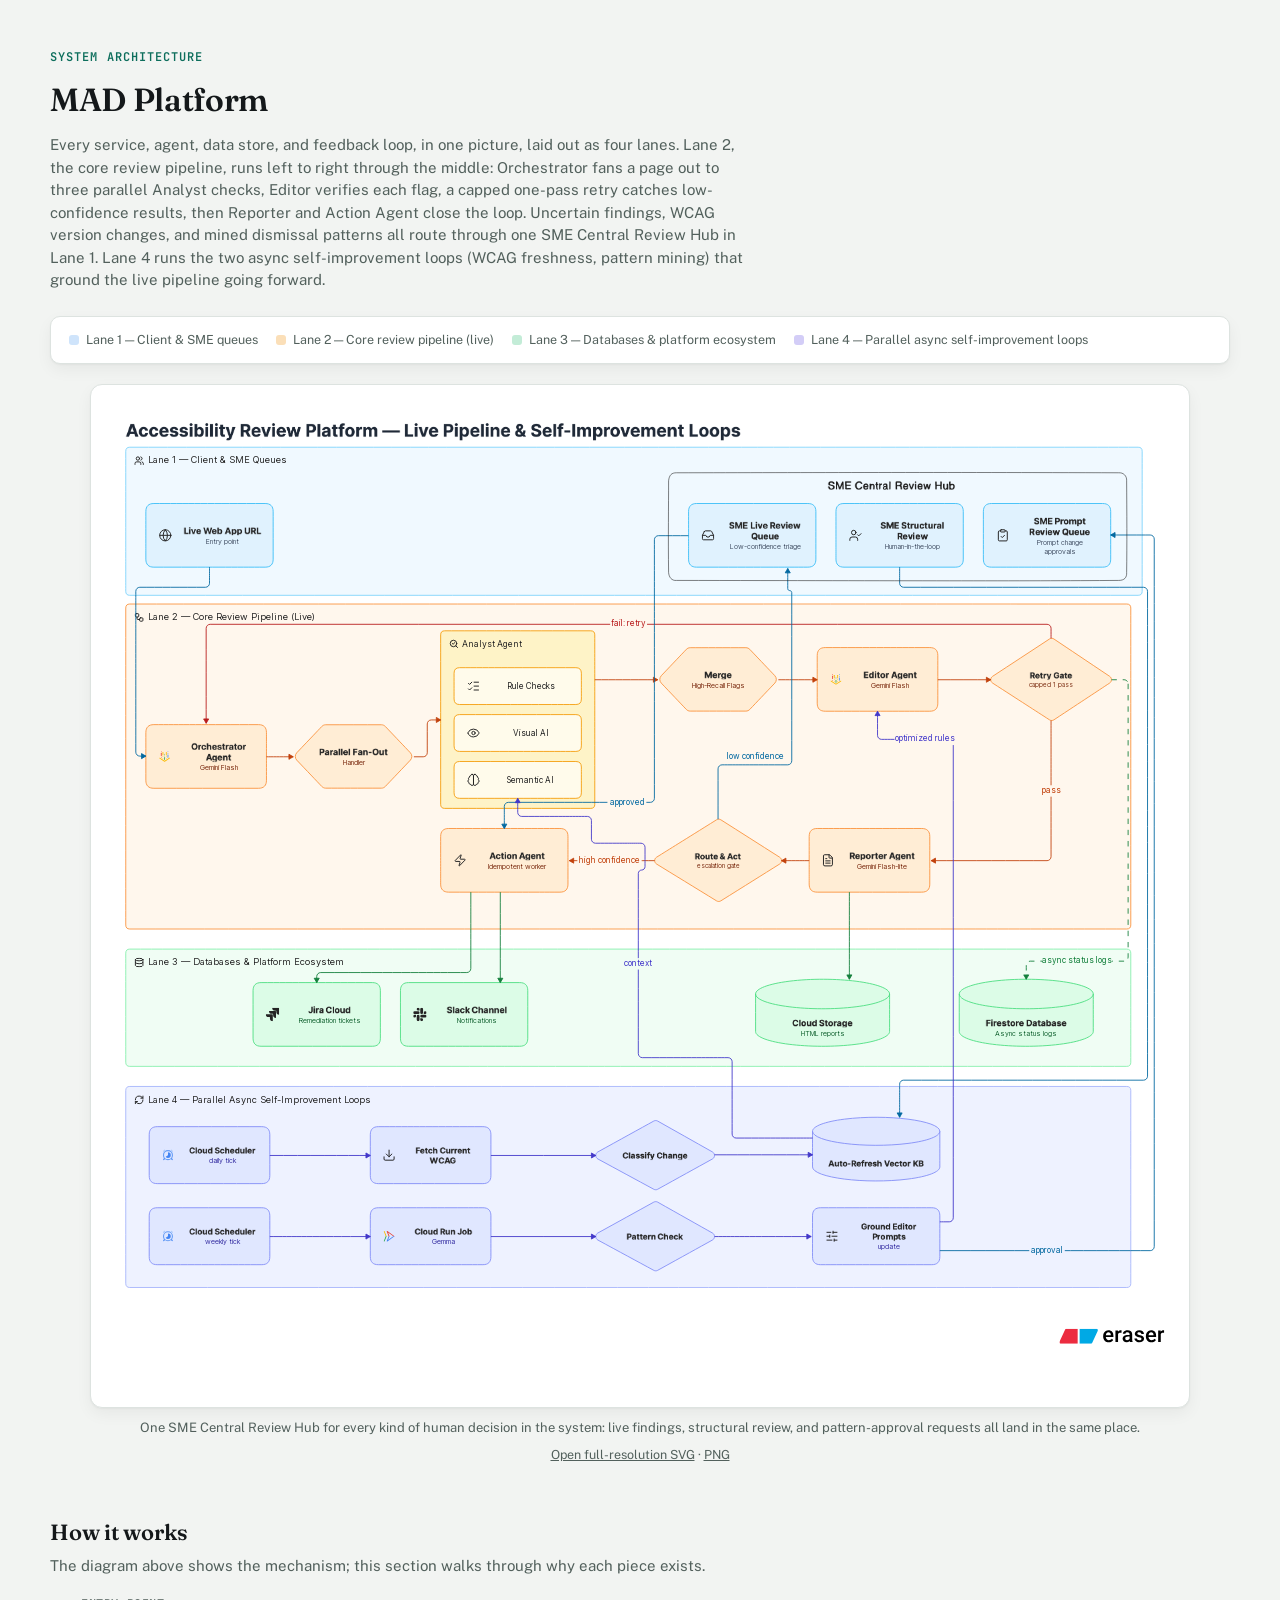
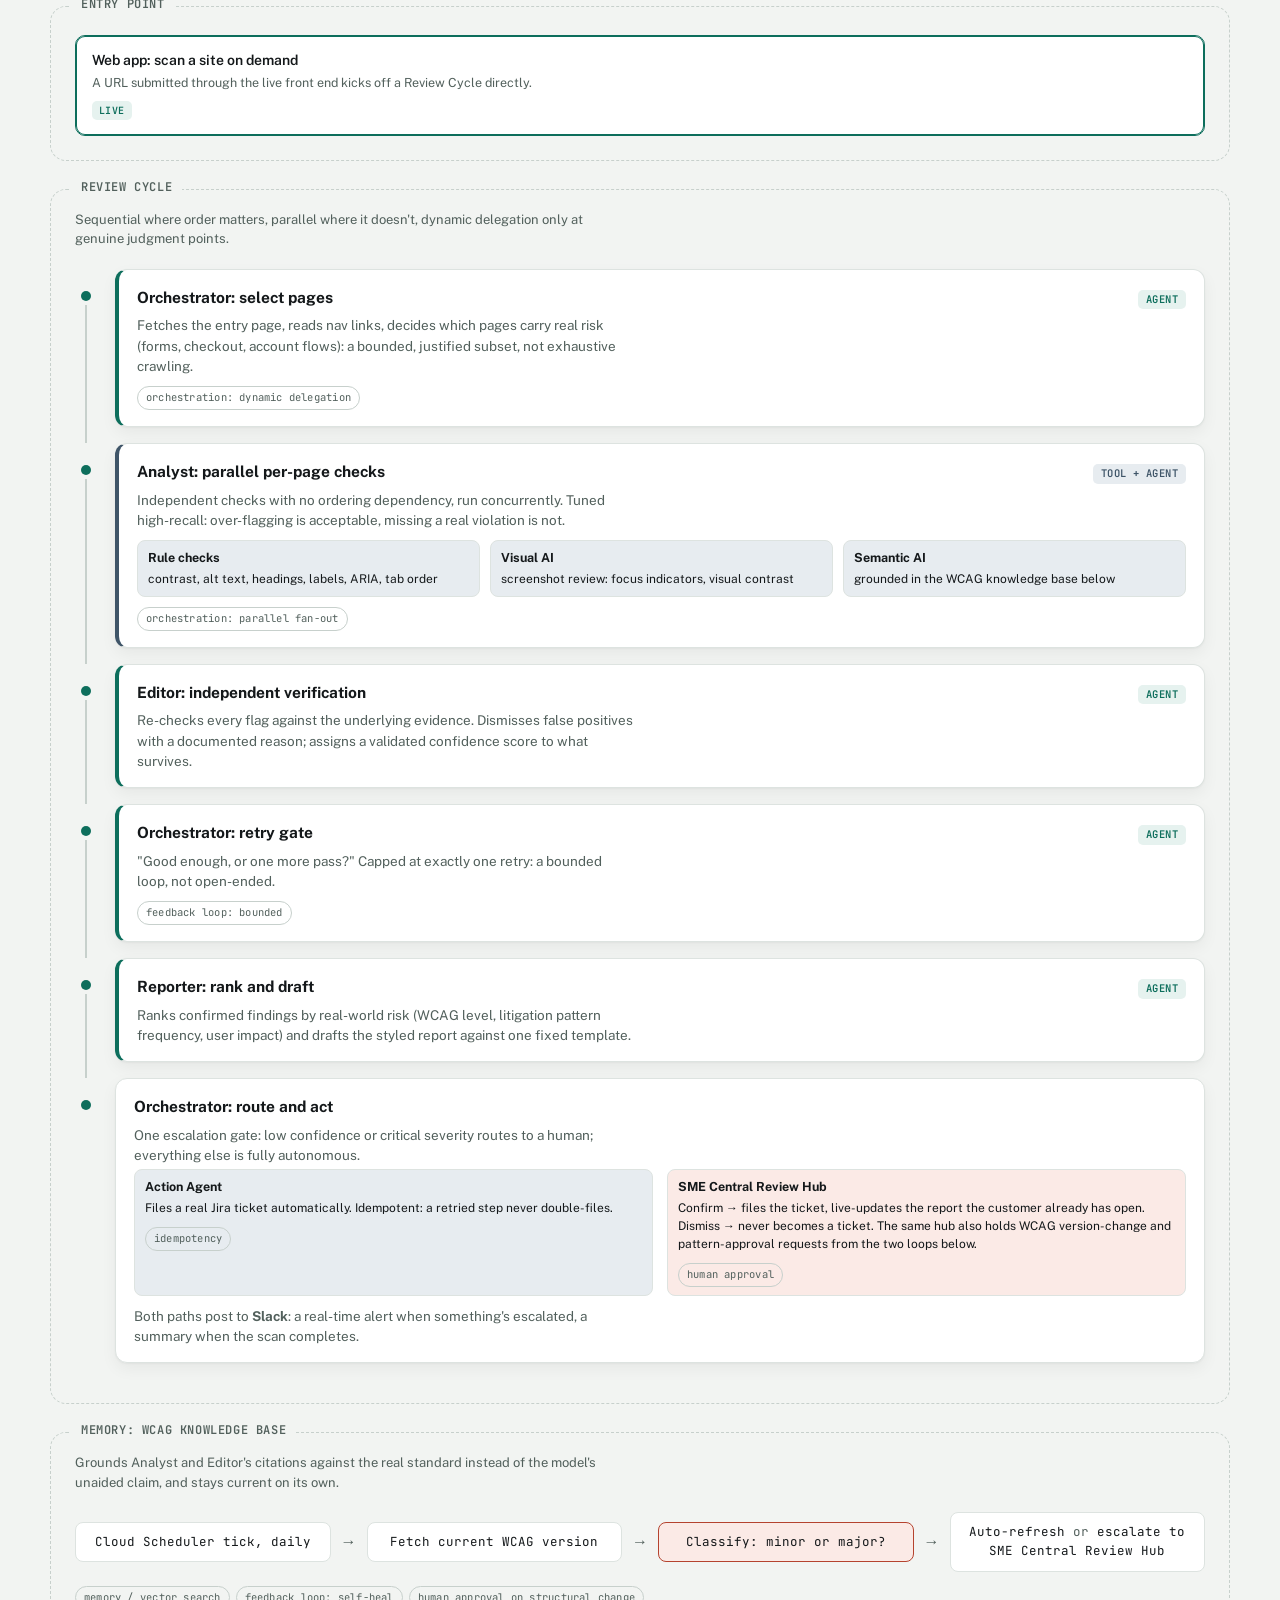
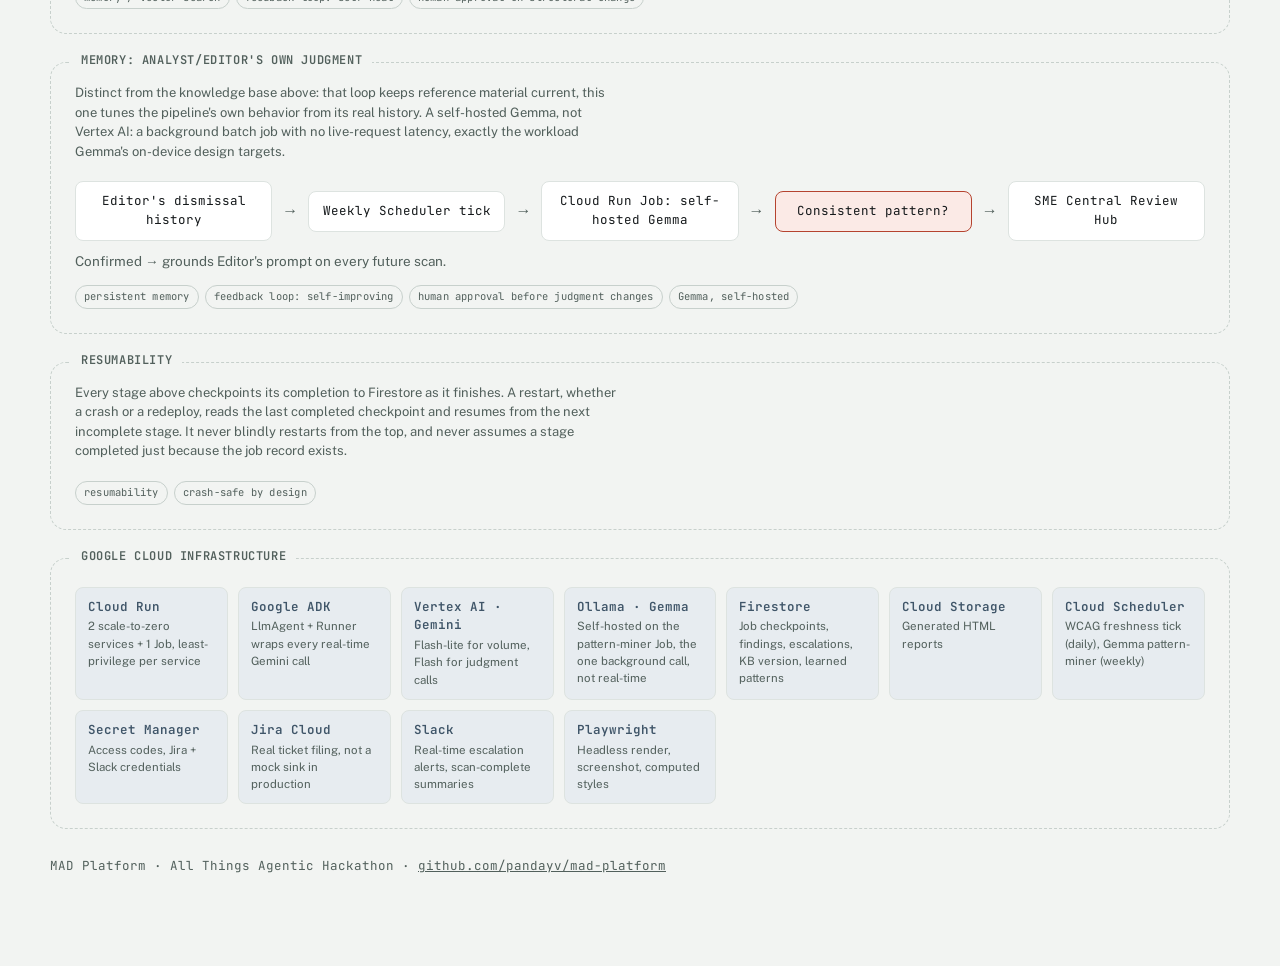
==== commit 5c63a819: "Publish the finalized architecture diagram and restore the prose walkthrough Swaps the architecture " ====
--- a/docs/architecture.html
+++ b/docs/architecture.html
@@ -50,6 +50,7 @@
   font-family: "Public Sans", -apple-system, "Segoe UI", sans-serif;
   line-height: 1.5; padding: 48px 20px 90px;
 }
+.mono { font-family: "JetBrains Mono", monospace; }
 .page { max-width: 1180px; margin: 0 auto; }
 header { margin-bottom: 24px; }
 .eyebrow {
@@ -60,6 +61,10 @@
   font-family: "Fraunces", Georgia, serif; font-size: 32px; font-weight: 600;
   margin: 0 0 10px; text-wrap: balance; letter-spacing: -0.01em;
 }
+h2 {
+  font-family: "Fraunces", Georgia, serif; font-size: 22px; font-weight: 600;
+  margin: 0 0 6px; letter-spacing: -0.01em;
+}
 .dek { color: var(--ink-soft); font-size: 15px; max-width: 78ch; }
 .legend {
   display: flex; flex-wrap: wrap; gap: 8px 18px; margin: 20px 0 20px;
@@ -72,14 +77,102 @@
   background: var(--surface); border: 1px solid var(--border); border-radius: 12px;
   padding: 18px; box-shadow: var(--shadow); overflow-x: auto;
 }
-svg { max-width: 100%; height: auto; display: block; margin: 0 auto; }
+.diagram-frame img { max-width: 100%; height: auto; display: block; margin: 0 auto; border-radius: 6px; }
 figcaption { margin-top: 10px; font-size: 13px; color: var(--ink-soft); text-align: center; }
-text { font-family: "Public Sans", sans-serif; fill: currentColor; }
-.mono { font-family: "JetBrains Mono", monospace; }
-.box-label { font-size: 13px; font-weight: 600; }
-.box-sub { font-size: 10.5px; }
-.arrow-label { font-size: 10.5px; }
+.diagram-links { margin-top: 8px; font-size: 12.5px; color: var(--ink-soft); text-align: center; }
+.diagram-links a { color: inherit; }
+
+/* ---- prose walkthrough, restored from the pre-diagram text version ---- */
+.walkthrough { margin-top: 52px; }
+.walkthrough > .dek { margin-bottom: 28px; }
+.zone {
+  border: 1px dashed var(--border-strong);
+  border-radius: 16px;
+  padding: 28px 24px 24px;
+  margin-bottom: 28px;
+  position: relative;
+}
+.zone-label {
+  position: absolute; top: -12px; left: 20px;
+  background: var(--bg); padding: 0 10px;
+  font-family: "JetBrains Mono", monospace; font-size: 12px; font-weight: 600;
+  letter-spacing: 0.05em; text-transform: uppercase; color: var(--ink-soft);
+}
+.zone-note { font-size: 13px; color: var(--ink-soft); margin: -8px 0 20px; max-width: 68ch; }
+
+.trigger-row { display: flex; gap: 14px; flex-wrap: wrap; }
+.trigger {
+  flex: 1; min-width: 200px; border-radius: 10px; padding: 14px 16px;
+  border: 1px solid var(--border); background: var(--surface);
+}
+.trigger.active { border-color: var(--agent); box-shadow: 0 0 0 1px var(--agent) inset; }
+.trigger .label { font-weight: 600; font-size: 14px; margin-bottom: 3px; }
+.trigger .desc { font-size: 12.5px; color: var(--ink-soft); }
+.trigger .tag {
+  display: inline-block; font-family: "JetBrains Mono", monospace; font-size: 10px;
+  letter-spacing: 0.04em; text-transform: uppercase; padding: 2px 7px; border-radius: 5px;
+  margin-top: 8px; font-weight: 600; background: var(--agent-tint); color: var(--agent);
+}
+
+.pipeline { display: flex; flex-direction: column; gap: 0; }
+.step-row { display: flex; align-items: stretch; gap: 18px; }
+.step-connector { display: flex; flex-direction: column; align-items: center; width: 22px; flex-shrink: 0; }
+.step-connector .dot { width: 10px; height: 10px; border-radius: 50%; background: var(--agent); margin-top: 22px; flex-shrink: 0; }
+.step-connector .line { width: 2px; flex: 1; background: var(--border-strong); margin-top: 4px; }
+.step-row:last-child .step-connector .line { display: none; }
+
+.step-card {
+  flex: 1; background: var(--surface); border: 1px solid var(--border); border-radius: 12px;
+  padding: 16px 18px; margin-bottom: 16px; box-shadow: var(--shadow); position: relative;
+}
+.step-card.tool { border-left: 4px solid var(--infra); }
+.step-card.agent { border-left: 4px solid var(--agent); }
+.step-card.human { border-left: 4px solid var(--human); }
+
+.step-head { display: flex; justify-content: space-between; align-items: baseline; gap: 12px; flex-wrap: wrap; }
+.step-title { font-weight: 700; font-size: 15.5px; }
+.step-kind {
+  font-family: "JetBrains Mono", monospace; font-size: 10.5px; letter-spacing: 0.04em;
+  text-transform: uppercase; font-weight: 600; padding: 2px 8px; border-radius: 5px; white-space: nowrap;
+}
+.step-kind.agent { background: var(--agent-tint); color: var(--agent); }
+.step-kind.tool { background: var(--infra-tint); color: var(--infra); }
+.step-kind.human { background: var(--human-tint); color: var(--human); }
+
+.step-desc { font-size: 13.5px; color: var(--ink-soft); margin-top: 6px; max-width: 62ch; }
+
+.lens-tags { display: flex; gap: 6px; flex-wrap: wrap; margin-top: 10px; }
+.lens-tag {
+  font-size: 10.5px; font-family: "JetBrains Mono", monospace; padding: 3px 8px; border-radius: 999px;
+  border: 1px solid var(--border-strong); color: var(--ink-soft); letter-spacing: 0.02em;
+}
+
+.branch-group { display: grid; grid-template-columns: repeat(3, 1fr); gap: 10px; margin-top: 10px; }
+.branch-item { background: var(--infra-tint); border: 1px solid var(--border); border-radius: 8px; padding: 8px 10px; font-size: 12px; color: var(--ink); }
+.branch-item b { display: block; font-size: 12.5px; margin-bottom: 2px; }
+
+.route-split { display: grid; grid-template-columns: 1fr 1fr; gap: 14px; margin-top: 4px; }
+
+.loop-diagram { display: flex; align-items: center; gap: 10px; flex-wrap: wrap; margin-top: 8px; }
+.loop-node {
+  background: var(--surface); border: 1px solid var(--border); border-radius: 8px;
+  padding: 10px 12px; font-size: 12.5px; flex: 1; min-width: 130px; text-align: center;
+}
+.loop-node.decision { border-color: var(--human); background: var(--human-tint); }
+.loop-arrow { color: var(--ink-soft); font-size: 16px; flex-shrink: 0; }
+
+.infra-grid { display: grid; grid-template-columns: repeat(auto-fit, minmax(150px, 1fr)); gap: 10px; }
+.infra-item { background: var(--infra-tint); border: 1px solid var(--border); border-radius: 8px; padding: 10px 12px; }
+.infra-item .name { font-family: "JetBrains Mono", monospace; font-size: 12.5px; font-weight: 600; color: var(--infra); }
+.infra-item .role { font-size: 11.5px; color: var(--ink-soft); margin-top: 2px; }
+
 footer { margin-top: 24px; font-size: 12.5px; color: var(--ink-soft); font-family: "JetBrains Mono", monospace; }
+
+@media (max-width: 640px) {
+  .branch-group { grid-template-columns: 1fr; }
+  .route-split { grid-template-columns: 1fr; }
+  h1 { font-size: 26px; }
+}
 </style>
 </head>
 <body>
@@ -88,190 +181,182 @@
 <header>
   <div class="eyebrow">System Architecture</div>
   <h1>MAD Platform</h1>
-  <div class="dek">Every service, agent, data store, and feedback loop, in one picture. The core review cycle runs left to right through the middle. Above it, a scheduled check keeps the WCAG reference material current. Below it, a self-hosted Gemma model mines the pipeline's own history for patterns. Both route through the same human review queue as findings do.</div>
+  <div class="dek">Every service, agent, data store, and feedback loop, in one picture, laid out as four lanes. Lane 2, the core review pipeline, runs left to right through the middle: Orchestrator fans a page out to three parallel Analyst checks, Editor verifies each flag, a capped one-pass retry catches low-confidence results, then Reporter and Action Agent close the loop. Uncertain findings, WCAG version changes, and mined dismissal patterns all route through one SME Central Review Hub in Lane 1. Lane 4 runs the two async self-improvement loops (WCAG freshness, pattern mining) that ground the live pipeline going forward.</div>
 </header>
 
 <div class="legend">
-  <div class="legend-item"><span class="legend-dot" style="background:var(--agent)"></span>Agent &mdash; LLM judgment</div>
-  <div class="legend-item"><span class="legend-dot" style="background:var(--infra)"></span>Cloud infra / deterministic</div>
-  <div class="legend-item"><span class="legend-dot" style="background:var(--data)"></span>Data store</div>
-  <div class="legend-item"><span class="legend-dot" style="background:var(--external)"></span>External system</div>
-  <div class="legend-item"><span class="legend-dot" style="background:var(--human)"></span>Human decision</div>
+  <div class="legend-item"><span class="legend-dot" style="background:#cfe4fb"></span>Lane 1 &mdash; Client &amp; SME queues</div>
+  <div class="legend-item"><span class="legend-dot" style="background:#fbdfb8"></span>Lane 2 &mdash; Core review pipeline (live)</div>
+  <div class="legend-item"><span class="legend-dot" style="background:#c3ecd7"></span>Lane 3 &mdash; Databases &amp; platform ecosystem</div>
+  <div class="legend-item"><span class="legend-dot" style="background:#d3cdf7"></span>Lane 4 &mdash; Parallel async self-improvement loops</div>
 </div>
 
 <figure>
 <div class="diagram-frame">
-<svg viewBox="0 0 1210 1000" role="img" aria-label="Full MAD Platform architecture. Top: Cloud Scheduler triggers scan-wcag-poller every six hours, fetching the current WCAG version from W3C; Gemini classifies the change, auto-refreshing the Firestore WCAG knowledge base for minor changes or routing major changes to the SME review queue. The knowledge base grounds Analyst and Editor's citations. Middle: a business owner submits a URL to Cloud Run, which runs Orchestrator, Analyst with three parallel checks, Editor, Reporter, and Action Agent in sequence, checkpointing to Firestore, saving reports to Cloud Storage, and filing confirmed findings to Jira. Uncertain or critical findings escalate to the SME review queue with an instant Slack alert. Bottom: a weekly Cloud Scheduler tick triggers a Cloud Run Job running a self-hosted Gemma model, which reads Editor's dismissal history from Firestore, proposes patterns to the same SME review queue, and once confirmed writes learned patterns that ground Editor on every future scan.">
-<defs>
-  <marker id="af" viewBox="0 0 10 10" refX="9" refY="5" markerWidth="7" markerHeight="7" orient="auto-start-reverse">
-    <path d="M0,0 L10,5 L0,10 z" fill="currentColor"/>
-  </marker>
-</defs>
-
-<!-- ================= LANE BANDS ================= -->
-<rect x="0" y="8" width="1210" height="342" fill="var(--infra-tint)" opacity="0.35"/>
-<rect x="0" y="350" width="1210" height="372" fill="var(--agent-tint)" opacity="0.25"/>
-<rect x="0" y="722" width="1210" height="270" fill="var(--data-tint)" opacity="0.3"/>
-<text x="1190" y="26" text-anchor="end" class="box-sub mono" fill="var(--infra)">WCAG SELF-HEAL &middot; EVERY 6H</text>
-<text x="1190" y="368" text-anchor="end" class="box-sub mono" fill="var(--agent)">CORE REVIEW CYCLE &middot; ON DEMAND</text>
-<text x="1190" y="740" text-anchor="end" class="box-sub mono" fill="var(--data)">SELF-IMPROVEMENT &middot; WEEKLY</text>
-
-<!-- ================= TOP: WCAG self-heal ================= -->
-<rect x="20" y="20" width="150" height="56" rx="10" fill="var(--infra-tint)" stroke="var(--infra)" stroke-width="1.75"/>
-<text x="95" y="43" text-anchor="middle" class="box-label" fill="var(--infra)">Cloud Scheduler</text>
-<text x="95" y="58" text-anchor="middle" class="box-sub" fill="var(--infra)">tick every 6h</text>
-<line x1="170" y1="48" x2="216" y2="48" stroke="var(--infra)" stroke-width="1.75" marker-end="url(#af)"/>
-
-<rect x="216" y="20" width="180" height="56" rx="10" fill="var(--infra-tint)" stroke="var(--infra)" stroke-width="1.75"/>
-<text x="306" y="43" text-anchor="middle" class="box-label" fill="var(--infra)">scan-wcag-poller</text>
-<text x="306" y="58" text-anchor="middle" class="box-sub" fill="var(--infra)">Cloud Run service</text>
-<line x1="396" y1="48" x2="442" y2="48" stroke="var(--infra)" stroke-width="1.75" marker-end="url(#af)"/>
-
-<rect x="442" y="20" width="140" height="56" rx="10" fill="var(--external-tint)" stroke="var(--external)" stroke-width="1.75"/>
-<text x="512" y="43" text-anchor="middle" class="box-label" fill="var(--external)">W3C</text>
-<text x="512" y="58" text-anchor="middle" class="box-sub" fill="var(--external)">current WCAG version</text>
-
-<line x1="512" y1="76" x2="512" y2="152" stroke="var(--infra)" stroke-width="1.5" marker-end="url(#af)"/>
-<text x="522" y="118" class="arrow-label" fill="var(--infra)">classify: minor or major?</text>
-
-<rect x="330" y="152" width="220" height="52" rx="10" fill="none" stroke="currentColor" stroke-width="1.5"/>
-<text x="440" y="174" text-anchor="middle" class="box-label">Vertex AI</text>
-<text x="440" y="188" text-anchor="middle" class="box-sub">Gemini &middot; every judgment call</text>
-
-<line x1="440" y1="204" x2="415" y2="255" stroke="var(--infra)" stroke-width="1.75" marker-end="url(#af)"/>
-<text x="330" y="235" class="arrow-label" fill="var(--infra)">minor &rarr; auto-refresh</text>
-
-<path d="M 550 178 L 970 178 L 970 520" fill="none" stroke="var(--human)" stroke-width="1.75" stroke-dasharray="4 3" marker-end="url(#af)"/>
-<text x="1030" y="172" text-anchor="middle" class="arrow-label" fill="var(--human)">major &rarr;</text>
-<text x="1030" y="186" text-anchor="middle" class="arrow-label" fill="var(--human)">asks a person first</text>
-
-<rect x="340" y="255" width="140" height="46" fill="none" stroke="none"/>
-<line x1="340" y1="255" x2="340" y2="301" stroke="var(--data)" stroke-width="1.5"/>
-<line x1="480" y1="255" x2="480" y2="301" stroke="var(--data)" stroke-width="1.5"/>
-<path d="M 340 255 a 70 12 0 1 1 0.1 0 z" fill="var(--data-tint)" stroke="var(--data)" stroke-width="1.5"/>
-<path d="M 340 301 a 70 12 0 0 0 140 0" fill="var(--data-tint)" stroke="var(--data)" stroke-width="1.5"/>
-<text x="410" y="282" text-anchor="middle" class="box-label" fill="var(--data)">Firestore: WCAG KB</text>
-
-<line x1="380" y1="313" x2="330" y2="392" stroke="var(--data)" stroke-width="1.75" marker-end="url(#af)"/>
-<line x1="440" y1="313" x2="487" y2="392" stroke="var(--data)" stroke-width="1.75" marker-end="url(#af)"/>
-<text x="410" y="332" text-anchor="middle" class="arrow-label" fill="var(--data)">grounds citations, Analyst + Editor</text>
-
-<!-- ================= MIDDLE: core review cycle ================= -->
-<rect x="20" y="470" width="140" height="56" rx="10" fill="none" stroke="currentColor" stroke-width="1.5"/>
-<text x="90" y="493" text-anchor="middle" class="box-label">Business</text>
-<text x="90" y="508" text-anchor="middle" class="box-label">owner</text>
-<line x1="90" y1="526" x2="90" y2="392" stroke="currentColor" stroke-width="1.5" marker-end="url(#af)"/>
-
-<rect x="20" y="392" width="150" height="64" rx="10" fill="var(--agent-tint)" stroke="var(--agent)" stroke-width="1.75"/>
-<text x="95" y="418" text-anchor="middle" class="box-label" fill="var(--agent)">Orchestrator</text>
-<text x="95" y="434" text-anchor="middle" class="box-sub" fill="var(--agent)">picks pages</text>
-<line x1="170" y1="424" x2="216" y2="424" stroke="currentColor" stroke-width="1.5" marker-end="url(#af)"/>
-
-<rect x="216" y="392" width="150" height="64" rx="10" fill="var(--agent-tint)" stroke="var(--agent)" stroke-width="1.75"/>
-<text x="291" y="414" text-anchor="middle" class="box-label" fill="var(--agent)">Analyst</text>
-<text x="291" y="430" text-anchor="middle" class="box-sub" fill="var(--agent)">rules + visual + semantic</text>
-<text x="291" y="443" text-anchor="middle" class="box-sub" fill="var(--agent)">3 parallel, high recall on purpose</text>
-<line x1="366" y1="424" x2="412" y2="424" stroke="currentColor" stroke-width="1.5" marker-end="url(#af)"/>
-
-<rect x="412" y="392" width="150" height="64" rx="10" fill="var(--agent-tint)" stroke="var(--agent)" stroke-width="1.75"/>
-<text x="487" y="418" text-anchor="middle" class="box-label" fill="var(--agent)">Editor</text>
-<text x="487" y="434" text-anchor="middle" class="box-sub" fill="var(--agent)">verifies each flag</text>
-<line x1="562" y1="424" x2="608" y2="424" stroke="currentColor" stroke-width="1.5" marker-end="url(#af)"/>
-
-<path d="M 487 392 L 487 360 L 291 360 L 291 388" fill="none" stroke="var(--agent)" stroke-width="1.4" marker-end="url(#af)"/>
-<text x="389" y="352" text-anchor="middle" class="arrow-label" fill="var(--agent)">not confident: one more pass, max 1 retry</text>
-
-<rect x="608" y="392" width="150" height="64" rx="10" fill="var(--agent-tint)" stroke="var(--agent)" stroke-width="1.75"/>
-<text x="683" y="418" text-anchor="middle" class="box-label" fill="var(--agent)">Reporter</text>
-<text x="683" y="434" text-anchor="middle" class="box-sub" fill="var(--agent)">ranks by risk</text>
-<line x1="758" y1="424" x2="804" y2="424" stroke="currentColor" stroke-width="1.5" marker-end="url(#af)"/>
-
-<rect x="804" y="392" width="150" height="64" rx="10" fill="var(--agent-tint)" stroke="var(--agent)" stroke-width="1.75"/>
-<text x="879" y="418" text-anchor="middle" class="box-label" fill="var(--agent)">Action Agent</text>
-<text x="879" y="434" text-anchor="middle" class="box-sub" fill="var(--agent)">one escalation gate</text>
-
-<rect x="10" y="378" width="960" height="92" rx="14" fill="none" stroke="var(--border-strong)" stroke-width="1.25" stroke-dasharray="3 4"/>
-<text x="30" y="370" class="box-sub mono">CLOUD RUN &middot; scan-onboarding</text>
-
-<line x1="291" y1="392" x2="400" y2="220" stroke="currentColor" stroke-width="1" stroke-dasharray="2 3" marker-end="url(#af)"/>
-<line x1="487" y1="392" x2="460" y2="220" stroke="currentColor" stroke-width="1" stroke-dasharray="2 3" marker-end="url(#af)"/>
-<line x1="683" y1="392" x2="500" y2="220" stroke="currentColor" stroke-width="1" stroke-dasharray="2 3" marker-end="url(#af)"/>
-
-<line x1="954" y1="410" x2="1000" y2="410" stroke="currentColor" stroke-width="1.5" marker-end="url(#af)"/>
-<text x="977" y="400" text-anchor="middle" class="arrow-label">confident</text>
-<rect x="1000" y="382" width="150" height="56" rx="10" fill="var(--external-tint)" stroke="var(--external)" stroke-width="1.75"/>
-<text x="1075" y="406" text-anchor="middle" class="box-label" fill="var(--external)">Jira</text>
-<text x="1075" y="421" text-anchor="middle" class="box-sub" fill="var(--external)">real ticket</text>
-
-<rect x="340" y="560" width="120" height="46" fill="none" stroke="none"/>
-<line x1="340" y1="560" x2="340" y2="606" stroke="var(--data)" stroke-width="1.5"/>
-<line x1="460" y1="560" x2="460" y2="606" stroke="var(--data)" stroke-width="1.5"/>
-<path d="M 340 560 a 60 14 0 1 1 0.1 0 z" fill="var(--data-tint)" stroke="var(--data)" stroke-width="1.5"/>
-<path d="M 340 606 a 60 14 0 0 0 120 0" fill="var(--data-tint)" stroke="var(--data)" stroke-width="1.5"/>
-<text x="400" y="586" text-anchor="middle" class="box-label" fill="var(--data)">Firestore</text>
-<line x1="291" y1="456" x2="360" y2="552" stroke="var(--data)" stroke-width="1.25" marker-end="url(#af)"/>
-<line x1="683" y1="456" x2="440" y2="552" stroke="var(--data)" stroke-width="1.25" marker-end="url(#af)"/>
-<text x="400" y="626" text-anchor="middle" class="arrow-label" fill="var(--data)">checkpoints every stage</text>
-
-<rect x="608" y="520" width="150" height="56" rx="10" fill="none" stroke="currentColor" stroke-width="1.5"/>
-<text x="683" y="544" text-anchor="middle" class="box-label">Cloud Storage</text>
-<text x="683" y="559" text-anchor="middle" class="box-sub">saved report</text>
-<line x1="683" y1="456" x2="683" y2="514" stroke="currentColor" stroke-width="1.25" marker-end="url(#af)"/>
-
-<line x1="920" y1="456" x2="920" y2="520" stroke="var(--human)" stroke-width="1.75" marker-end="url(#af)"/>
-<text x="1000" y="492" text-anchor="middle" class="arrow-label" fill="var(--human)">uncertain / critical</text>
-<rect x="830" y="520" width="180" height="56" rx="10" fill="var(--data-tint)" stroke="var(--data)" stroke-width="1.75"/>
-<text x="920" y="544" text-anchor="middle" class="box-label" fill="var(--data)">Firestore</text>
-<text x="920" y="559" text-anchor="middle" class="box-sub" fill="var(--data)">escalations queue</text>
-
-<line x1="920" y1="576" x2="920" y2="640" stroke="var(--human)" stroke-width="1.75" marker-end="url(#af)"/>
-<rect x="830" y="640" width="180" height="64" rx="10" fill="var(--human-tint)" stroke="var(--human)" stroke-width="1.75"/>
-<text x="920" y="662" text-anchor="middle" class="box-label" fill="var(--human)">SME review</text>
-<text x="920" y="677" text-anchor="middle" class="box-sub" fill="var(--human)">findings + KB changes</text>
-<text x="920" y="690" text-anchor="middle" class="box-sub" fill="var(--human)">+ patterns</text>
-
-<path d="M 1010 660 L 1165 660 L 1165 410 L 1150 410" fill="none" stroke="var(--human)" stroke-width="1.5" marker-end="url(#af)"/>
-<text x="1177" y="540" text-anchor="middle" class="arrow-label" fill="var(--human)" transform="rotate(90 1177 540)">confirmed finding</text>
-
-<path d="M 830 680 L 193 680 L 193 313 L 340 313" fill="none" stroke="var(--human)" stroke-width="1.5" marker-end="url(#af)"/>
-<text x="130" y="674" text-anchor="middle" class="arrow-label" fill="var(--human)">confirmed KB change</text>
-<text x="130" y="688" text-anchor="middle" class="arrow-label" fill="var(--human)">&rarr; refreshes corpus</text>
-
-<rect x="590" y="645" width="160" height="56" rx="10" fill="var(--external-tint)" stroke="var(--external)" stroke-width="1.75"/>
-<text x="670" y="668" text-anchor="middle" class="box-label" fill="var(--external)">Slack</text>
-<text x="670" y="683" text-anchor="middle" class="box-sub" fill="var(--external)">instant alert</text>
-<line x1="830" y1="540" x2="750" y2="660" stroke="var(--external)" stroke-width="1.3" stroke-dasharray="4 3" marker-end="url(#af)"/>
-
-<!-- ================= BOTTOM: pattern-mining, in the open space below ================= -->
-<rect x="480" y="800" width="200" height="56" rx="10" fill="var(--data-tint)" stroke="var(--data)" stroke-width="1.75"/>
-<text x="580" y="823" text-anchor="middle" class="box-label" fill="var(--data)">Firestore</text>
-<text x="580" y="838" text-anchor="middle" class="box-sub" fill="var(--data)">learned_patterns</text>
-
-<path d="M 900 704 L 900 828 L 680 828" fill="none" stroke="var(--human)" stroke-width="1.5" marker-end="url(#af)"/>
-<text x="800" y="822" text-anchor="middle" class="arrow-label" fill="var(--human)">confirmed pattern</text>
-
-<path d="M 540 800 L 540 456" fill="none" stroke="var(--data)" stroke-width="1.75" marker-end="url(#af)"/>
-<text x="565" y="640" text-anchor="middle" class="arrow-label" fill="var(--data)" transform="rotate(-90 565 640)">grounds Editor, every future scan</text>
-
-<rect x="20" y="920" width="150" height="56" rx="10" fill="var(--infra-tint)" stroke="var(--infra)" stroke-width="1.75"/>
-<text x="95" y="943" text-anchor="middle" class="box-label" fill="var(--infra)">Cloud Scheduler</text>
-<text x="95" y="958" text-anchor="middle" class="box-sub" fill="var(--infra)">tick weekly</text>
-<line x1="170" y1="948" x2="216" y2="948" stroke="var(--infra)" stroke-width="1.75" marker-end="url(#af)"/>
-
-<rect x="216" y="920" width="260" height="56" rx="10" fill="var(--infra-tint)" stroke="var(--infra)" stroke-width="1.75"/>
-<text x="346" y="940" text-anchor="middle" class="box-label" fill="var(--infra)">pattern-miner</text>
-<text x="346" y="955" text-anchor="middle" class="box-sub" fill="var(--infra)">Cloud Run Job &middot; self-hosted Gemma</text>
-
-<path d="M 380 920 L 380 612" fill="none" stroke="var(--data)" stroke-width="1.75" marker-end="url(#af)"/>
-<text x="305" y="760" text-anchor="middle" class="arrow-label" fill="var(--data)" transform="rotate(-90 305 760)">reads Editor's dismissal history</text>
-
-<path d="M 476 940 L 920 940 L 920 704" fill="none" stroke="var(--human)" stroke-width="1.5" marker-end="url(#af)"/>
-<text x="700" y="934" text-anchor="middle" class="arrow-label" fill="var(--human)">proposes a pattern, same SME review</text>
-
-</svg>
-</div>
-<figcaption>One review surface for three kinds of human decisions: a confirmed finding files a ticket, a confirmed knowledge-base change refreshes the corpus, a confirmed pattern grounds Editor going forward.</figcaption>
+<img src="architecture-diagram.svg" alt="MAD Platform architecture diagram, four lanes. Lane 1: a Live Web App URL entry point, and an SME Central Review Hub with three sub-queues (Live Review Queue for low-confidence triage, Structural Review, Prompt Review Queue for pattern approvals). Lane 2, the core live pipeline: Orchestrator Agent fans out to Analyst Agent's three parallel checks (Rule Checks, Visual AI, Semantic AI), which merge into Editor Agent, then a Retry Gate capped at one pass, then Reporter Agent, then a Route and Act escalation gate that either goes to Action Agent directly (high confidence) or to the SME Live Review Queue (low confidence); Action Agent files Jira tickets and posts Slack notifications. Lane 3: Cloud Storage for HTML reports and Firestore for async status logs. Lane 4: two scheduled loops, a daily WCAG freshness check (fetch current WCAG version, classify the change, auto-refresh the vector knowledge base) and a weekly Cloud Run Job running a self-hosted Gemma model that mines dismissal patterns, checks them against existing patterns, and once an SME approves, grounds Editor Agent's prompt with the optimized rules.">
+</div>
+<figcaption>One SME Central Review Hub for every kind of human decision in the system: live findings, structural review, and pattern-approval requests all land in the same place.</figcaption>
+<div class="diagram-links"><a href="architecture-diagram.svg">Open full-resolution SVG</a> &middot; <a href="architecture-diagram.png">PNG</a></div>
 </figure>
+
+<div class="walkthrough">
+<h2>How it works</h2>
+<div class="dek">The diagram above shows the mechanism; this section walks through why each piece exists.</div>
+
+<div class="zone">
+  <div class="zone-label">Entry point</div>
+  <div class="trigger-row">
+    <div class="trigger active">
+      <div class="label">Web app: scan a site on demand</div>
+      <div class="desc">A URL submitted through the live front end kicks off a Review Cycle directly.</div>
+      <span class="tag">Live</span>
+    </div>
+  </div>
+</div>
+
+<div class="zone">
+  <div class="zone-label">Review Cycle</div>
+  <div class="zone-note">Sequential where order matters, parallel where it doesn't, dynamic delegation only at genuine judgment points.</div>
+
+  <div class="pipeline">
+
+    <div class="step-row">
+      <div class="step-connector"><div class="dot"></div><div class="line"></div></div>
+      <div class="step-card agent">
+        <div class="step-head">
+          <span class="step-title">Orchestrator: select pages</span>
+          <span class="step-kind agent">agent</span>
+        </div>
+        <div class="step-desc">Fetches the entry page, reads nav links, decides which pages carry real risk (forms, checkout, account flows): a bounded, justified subset, not exhaustive crawling.</div>
+        <div class="lens-tags"><span class="lens-tag">orchestration: dynamic delegation</span></div>
+      </div>
+    </div>
+
+    <div class="step-row">
+      <div class="step-connector"><div class="dot"></div><div class="line"></div></div>
+      <div class="step-card tool">
+        <div class="step-head">
+          <span class="step-title">Analyst: parallel per-page checks</span>
+          <span class="step-kind tool">tool + agent</span>
+        </div>
+        <div class="step-desc">Independent checks with no ordering dependency, run concurrently. Tuned high-recall: over-flagging is acceptable, missing a real violation is not.</div>
+        <div class="branch-group">
+          <div class="branch-item"><b>Rule checks</b>contrast, alt text, headings, labels, ARIA, tab order</div>
+          <div class="branch-item"><b>Visual AI</b>screenshot review: focus indicators, visual contrast</div>
+          <div class="branch-item"><b>Semantic AI</b>grounded in the WCAG knowledge base below</div>
+        </div>
+        <div class="lens-tags"><span class="lens-tag">orchestration: parallel fan-out</span></div>
+      </div>
+    </div>
+
+    <div class="step-row">
+      <div class="step-connector"><div class="dot"></div><div class="line"></div></div>
+      <div class="step-card agent">
+        <div class="step-head">
+          <span class="step-title">Editor: independent verification</span>
+          <span class="step-kind agent">agent</span>
+        </div>
+        <div class="step-desc">Re-checks every flag against the underlying evidence. Dismisses false positives with a documented reason; assigns a validated confidence score to what survives.</div>
+      </div>
+    </div>
+
+    <div class="step-row">
+      <div class="step-connector"><div class="dot"></div><div class="line"></div></div>
+      <div class="step-card agent">
+        <div class="step-head">
+          <span class="step-title">Orchestrator: retry gate</span>
+          <span class="step-kind agent">agent</span>
+        </div>
+        <div class="step-desc">"Good enough, or one more pass?" Capped at exactly one retry: a bounded loop, not open-ended.</div>
+        <div class="lens-tags"><span class="lens-tag">feedback loop: bounded</span></div>
+      </div>
+    </div>
+
+    <div class="step-row">
+      <div class="step-connector"><div class="dot"></div><div class="line"></div></div>
+      <div class="step-card agent">
+        <div class="step-head">
+          <span class="step-title">Reporter: rank and draft</span>
+          <span class="step-kind agent">agent</span>
+        </div>
+        <div class="step-desc">Ranks confirmed findings by real-world risk (WCAG level, litigation pattern frequency, user impact) and drafts the styled report against one fixed template.</div>
+      </div>
+    </div>
+
+    <div class="step-row">
+      <div class="step-connector"><div class="dot"></div></div>
+      <div class="step-card">
+        <div class="step-head">
+          <span class="step-title">Orchestrator: route and act</span>
+        </div>
+        <div class="step-desc">One escalation gate: low confidence or critical severity routes to a human; everything else is fully autonomous.</div>
+        <div class="route-split">
+          <div class="branch-item" style="background:var(--infra-tint)"><b>Action Agent</b>Files a real Jira ticket automatically. Idempotent: a retried step never double-files.<div class="lens-tags"><span class="lens-tag">idempotency</span></div></div>
+          <div class="branch-item" style="background:var(--human-tint)"><b>SME Central Review Hub</b>Confirm &rarr; files the ticket, live-updates the report the customer already has open. Dismiss &rarr; never becomes a ticket. The same hub also holds WCAG version-change and pattern-approval requests from the two loops below.<div class="lens-tags"><span class="lens-tag">human approval</span></div></div>
+        </div>
+        <div class="step-desc" style="margin-top:10px">Both paths post to <b>Slack</b>: a real-time alert when something's escalated, a summary when the scan completes.</div>
+      </div>
+    </div>
+
+  </div>
+</div>
+
+<div class="zone">
+  <div class="zone-label">Memory: WCAG knowledge base</div>
+  <div class="zone-note">Grounds Analyst and Editor's citations against the real standard instead of the model's unaided claim, and stays current on its own.</div>
+  <div class="loop-diagram">
+    <div class="loop-node mono">Cloud Scheduler tick, daily</div>
+    <div class="loop-arrow">&rarr;</div>
+    <div class="loop-node mono">Fetch current WCAG version</div>
+    <div class="loop-arrow">&rarr;</div>
+    <div class="loop-node decision mono">Classify: minor or major?</div>
+    <div class="loop-arrow">&rarr;</div>
+    <div class="loop-node mono">Auto-refresh <span style="color:var(--ink-soft)">or</span> escalate to SME Central Review Hub</div>
+  </div>
+  <div class="lens-tags" style="margin-top:14px"><span class="lens-tag">memory / vector search</span><span class="lens-tag">feedback loop: self-heal</span><span class="lens-tag">human approval on structural change</span></div>
+</div>
+
+<div class="zone">
+  <div class="zone-label">Memory: Analyst/Editor's own judgment</div>
+  <div class="zone-note">Distinct from the knowledge base above: that loop keeps reference material current, this one tunes the pipeline's own behavior from its real history. A self-hosted Gemma, not Vertex AI: a background batch job with no live-request latency, exactly the workload Gemma's on-device design targets.</div>
+  <div class="loop-diagram">
+    <div class="loop-node mono">Editor's dismissal history</div>
+    <div class="loop-arrow">&rarr;</div>
+    <div class="loop-node mono">Weekly Scheduler tick</div>
+    <div class="loop-arrow">&rarr;</div>
+    <div class="loop-node mono">Cloud Run Job: self-hosted Gemma</div>
+    <div class="loop-arrow">&rarr;</div>
+    <div class="loop-node decision mono">Consistent pattern?</div>
+    <div class="loop-arrow">&rarr;</div>
+    <div class="loop-node mono">SME Central Review Hub</div>
+  </div>
+  <div class="step-desc" style="margin-top:10px">Confirmed &rarr; grounds Editor's prompt on every future scan.</div>
+  <div class="lens-tags" style="margin-top:14px"><span class="lens-tag">persistent memory</span><span class="lens-tag">feedback loop: self-improving</span><span class="lens-tag">human approval before judgment changes</span><span class="lens-tag">Gemma, self-hosted</span></div>
+</div>
+
+<div class="zone">
+  <div class="zone-label">Resumability</div>
+  <div class="zone-note">Every stage above checkpoints its completion to Firestore as it finishes. A restart, whether a crash or a redeploy, reads the last completed checkpoint and resumes from the next incomplete stage. It never blindly restarts from the top, and never assumes a stage completed just because the job record exists.</div>
+  <div class="lens-tags"><span class="lens-tag">resumability</span><span class="lens-tag">crash-safe by design</span></div>
+</div>
+
+<div class="zone">
+  <div class="zone-label">Google Cloud infrastructure</div>
+  <div class="infra-grid">
+    <div class="infra-item"><div class="name">Cloud Run</div><div class="role">2 scale-to-zero services + 1 Job, least-privilege per service</div></div>
+    <div class="infra-item"><div class="name">Google ADK</div><div class="role">LlmAgent + Runner wraps every real-time Gemini call</div></div>
+    <div class="infra-item"><div class="name">Vertex AI &middot; Gemini</div><div class="role">Flash-lite for volume, Flash for judgment calls</div></div>
+    <div class="infra-item"><div class="name">Ollama &middot; Gemma</div><div class="role">Self-hosted on the pattern-miner Job, the one background call, not real-time</div></div>
+    <div class="infra-item"><div class="name">Firestore</div><div class="role">Job checkpoints, findings, escalations, KB version, learned patterns</div></div>
+    <div class="infra-item"><div class="name">Cloud Storage</div><div class="role">Generated HTML reports</div></div>
+    <div class="infra-item"><div class="name">Cloud Scheduler</div><div class="role">WCAG freshness tick (daily), Gemma pattern-miner (weekly)</div></div>
+    <div class="infra-item"><div class="name">Secret Manager</div><div class="role">Access codes, Jira + Slack credentials</div></div>
+    <div class="infra-item"><div class="name">Jira Cloud</div><div class="role">Real ticket filing, not a mock sink in production</div></div>
+    <div class="infra-item"><div class="name">Slack</div><div class="role">Real-time escalation alerts, scan-complete summaries</div></div>
+    <div class="infra-item"><div class="name">Playwright</div><div class="role">Headless render, screenshot, computed styles</div></div>
+  </div>
+</div>
+</div>
 
 <footer>MAD Platform &middot; All Things Agentic Hackathon &middot; <a href="https://github.com/pandayv/mad-platform" style="color:inherit">github.com/pandayv/mad-platform</a></footer>
 </div>
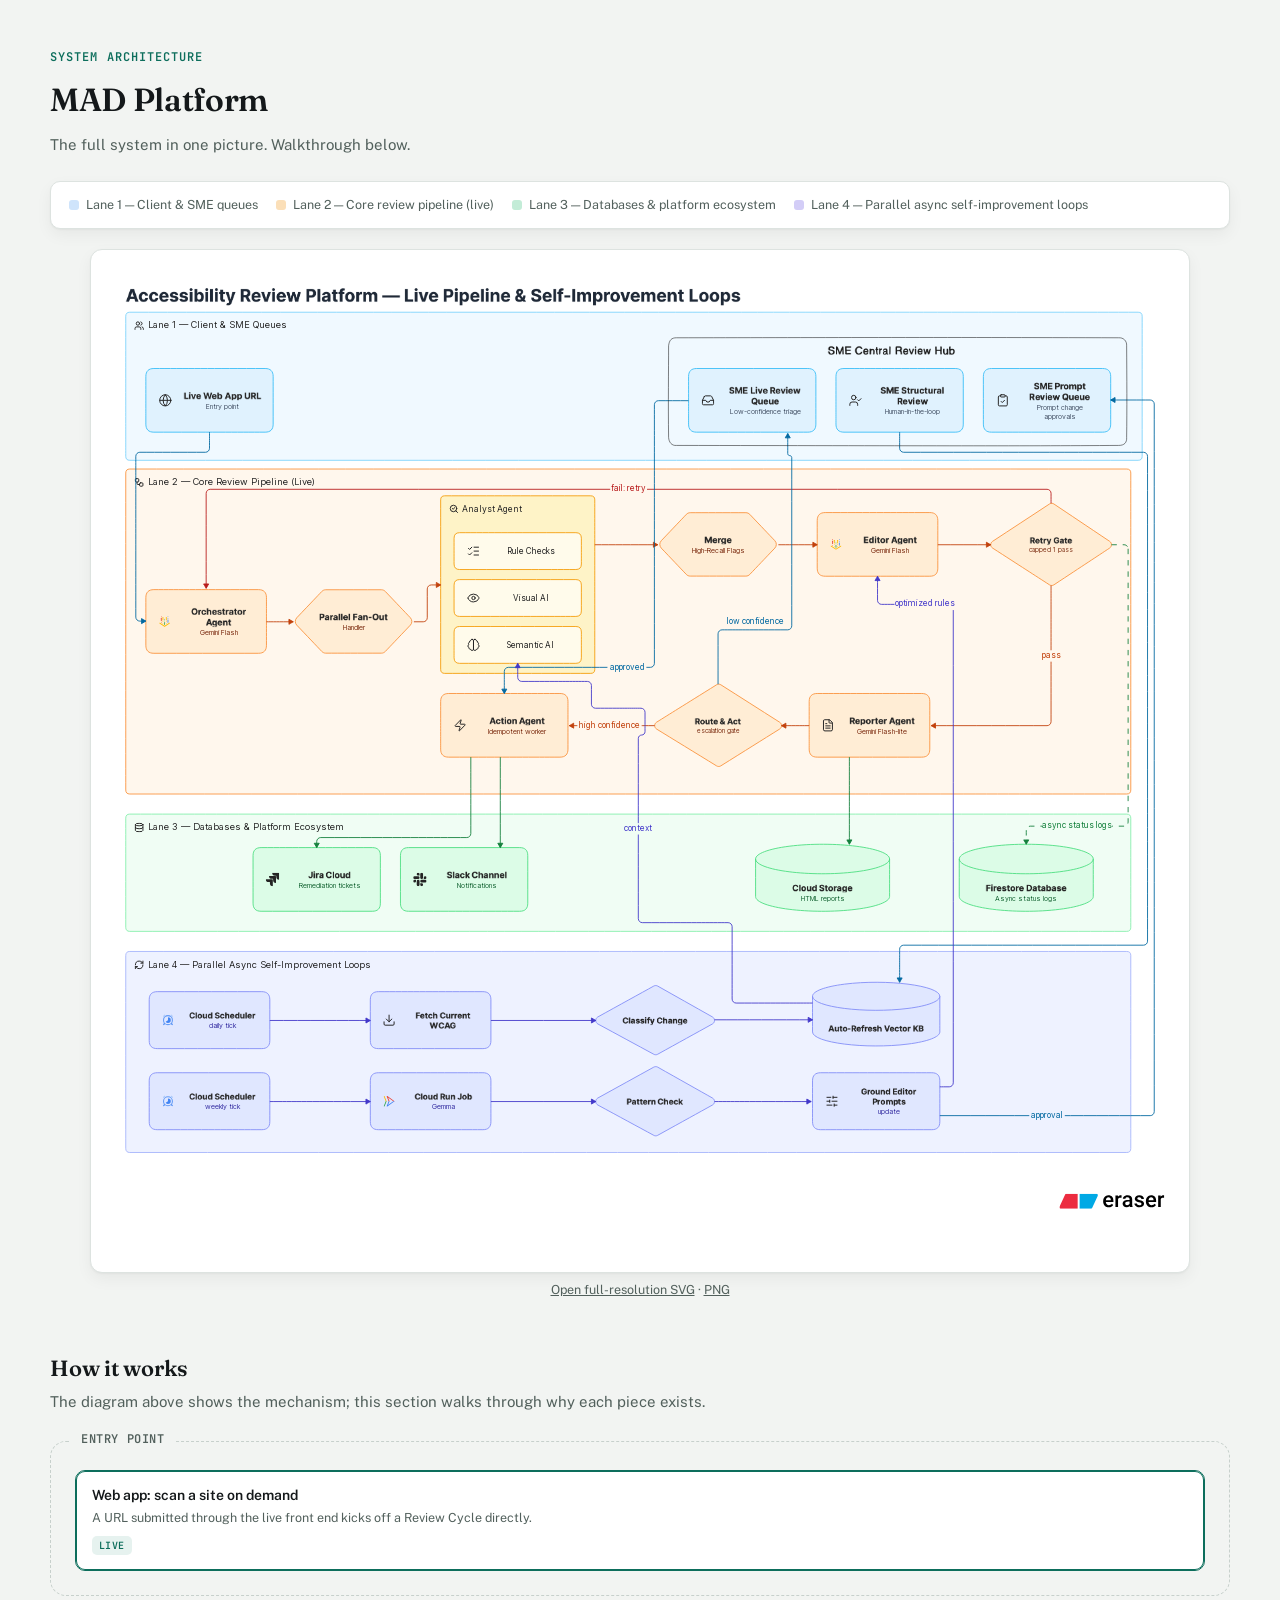
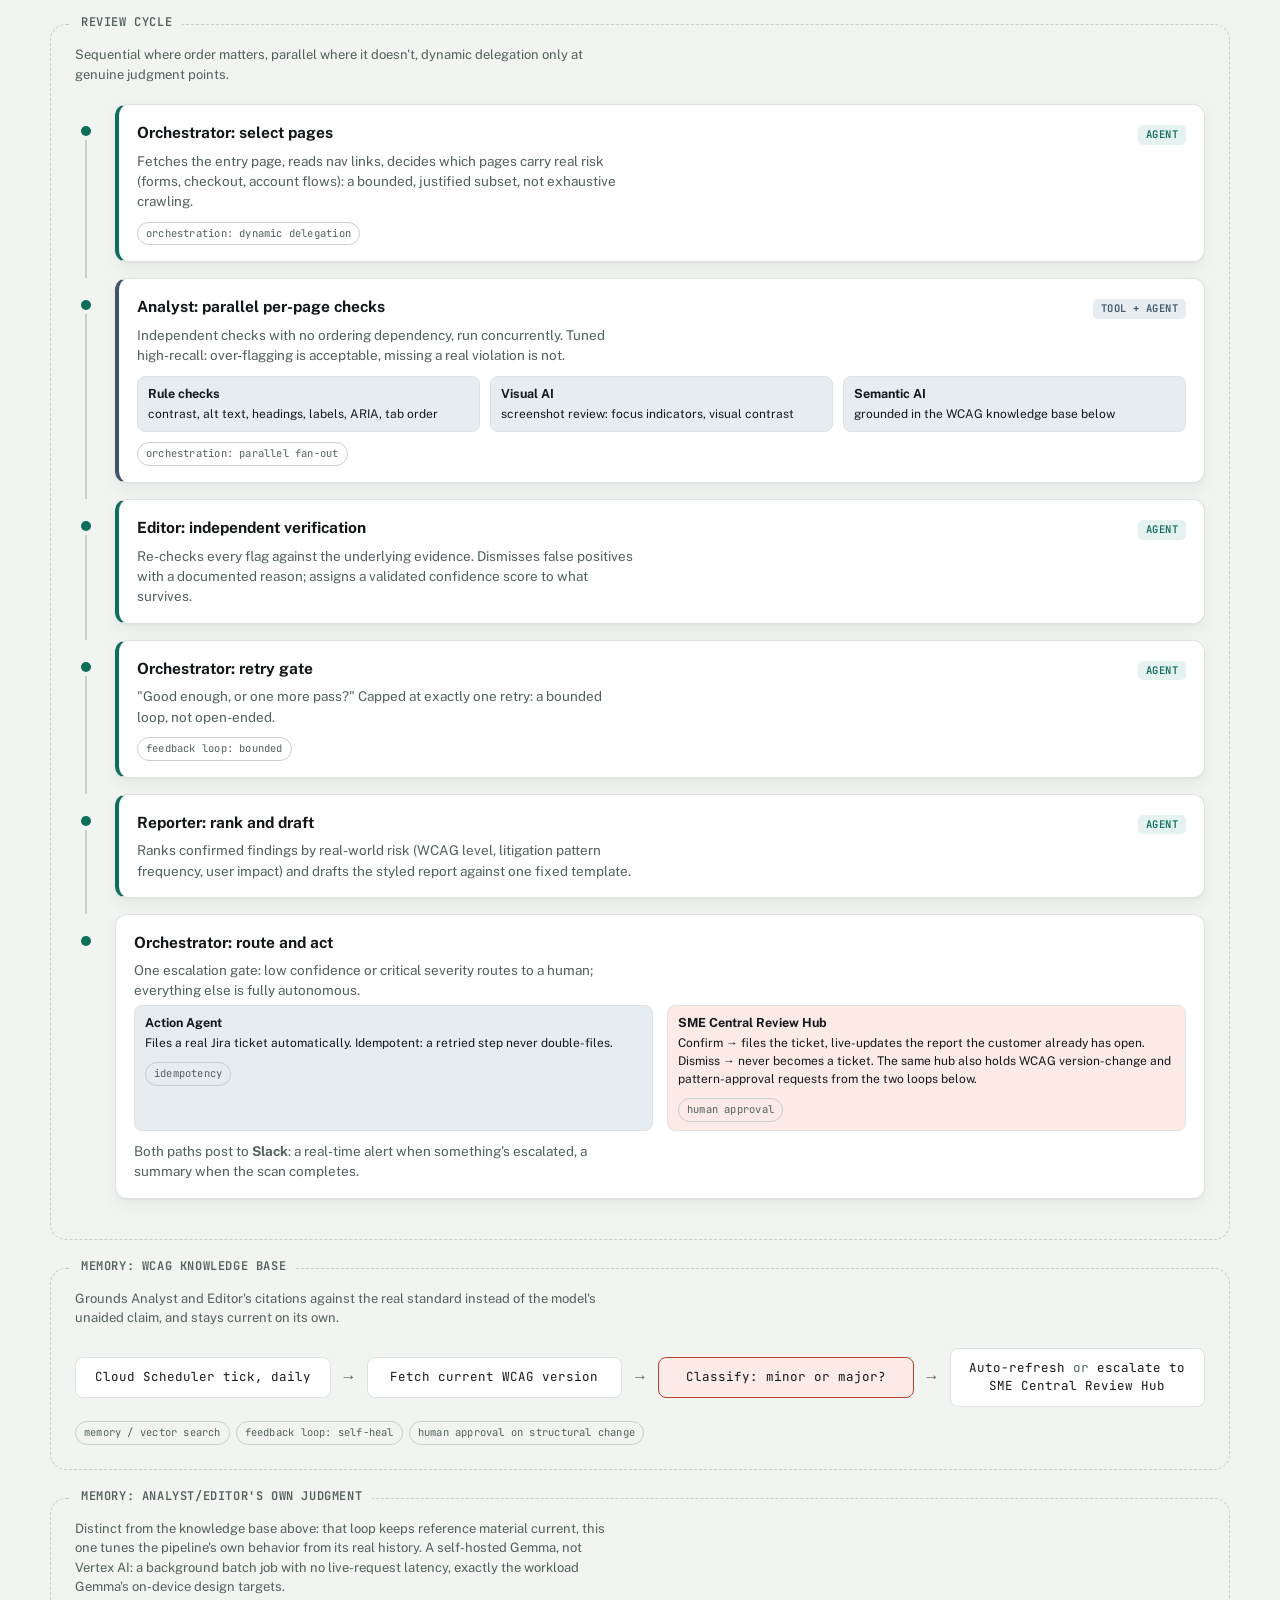
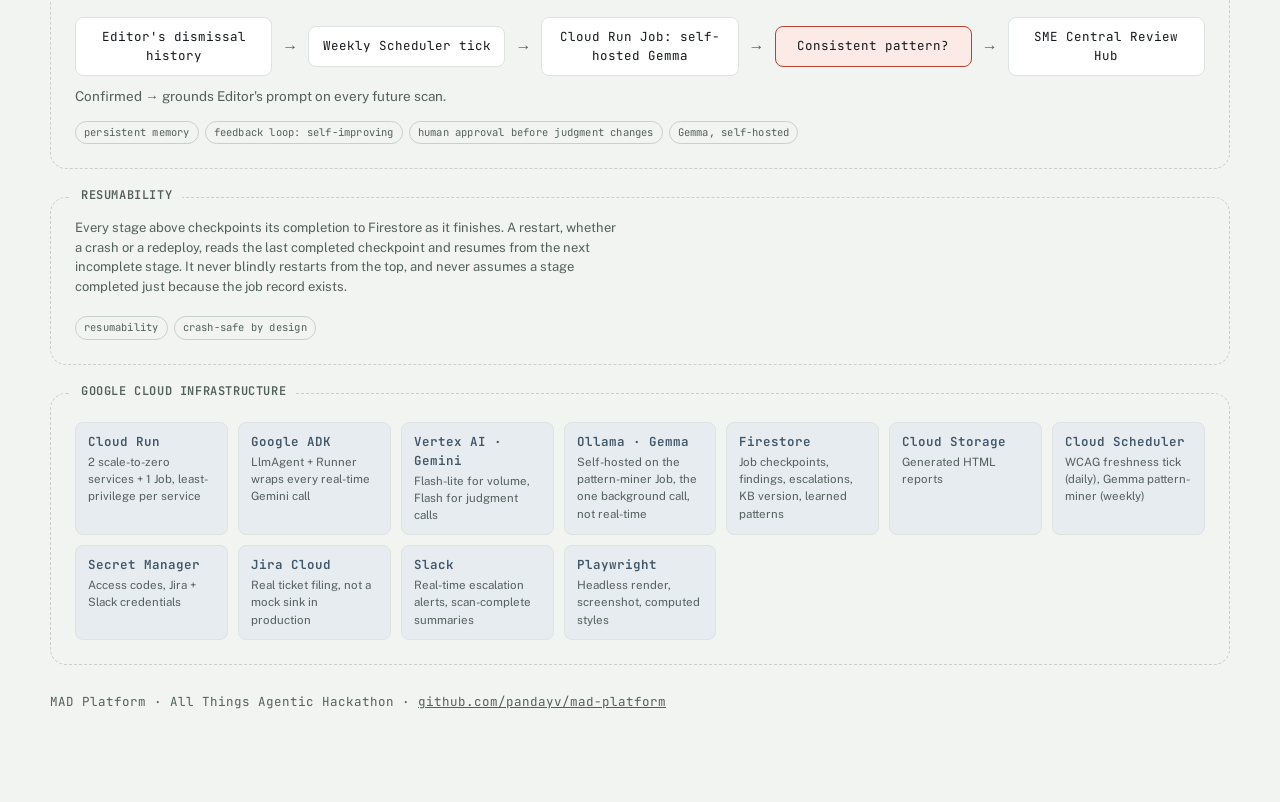
==== commit a4f05daf: "Trim the architecture page's redundant lane summary, move roadmap out of the middle of the README Th" ====
--- a/docs/architecture.html
+++ b/docs/architecture.html
@@ -181,7 +181,7 @@
 <header>
   <div class="eyebrow">System Architecture</div>
   <h1>MAD Platform</h1>
-  <div class="dek">Every service, agent, data store, and feedback loop, in one picture, laid out as four lanes. Lane 2, the core review pipeline, runs left to right through the middle: Orchestrator fans a page out to three parallel Analyst checks, Editor verifies each flag, a capped one-pass retry catches low-confidence results, then Reporter and Action Agent close the loop. Uncertain findings, WCAG version changes, and mined dismissal patterns all route through one SME Central Review Hub in Lane 1. Lane 4 runs the two async self-improvement loops (WCAG freshness, pattern mining) that ground the live pipeline going forward.</div>
+  <div class="dek">The full system in one picture. Walkthrough below.</div>
 </header>
 
 <div class="legend">
@@ -195,7 +195,6 @@
 <div class="diagram-frame">
 <img src="architecture-diagram.svg" alt="MAD Platform architecture diagram, four lanes. Lane 1: a Live Web App URL entry point, and an SME Central Review Hub with three sub-queues (Live Review Queue for low-confidence triage, Structural Review, Prompt Review Queue for pattern approvals). Lane 2, the core live pipeline: Orchestrator Agent fans out to Analyst Agent's three parallel checks (Rule Checks, Visual AI, Semantic AI), which merge into Editor Agent, then a Retry Gate capped at one pass, then Reporter Agent, then a Route and Act escalation gate that either goes to Action Agent directly (high confidence) or to the SME Live Review Queue (low confidence); Action Agent files Jira tickets and posts Slack notifications. Lane 3: Cloud Storage for HTML reports and Firestore for async status logs. Lane 4: two scheduled loops, a daily WCAG freshness check (fetch current WCAG version, classify the change, auto-refresh the vector knowledge base) and a weekly Cloud Run Job running a self-hosted Gemma model that mines dismissal patterns, checks them against existing patterns, and once an SME approves, grounds Editor Agent's prompt with the optimized rules.">
 </div>
-<figcaption>One SME Central Review Hub for every kind of human decision in the system: live findings, structural review, and pattern-approval requests all land in the same place.</figcaption>
 <div class="diagram-links"><a href="architecture-diagram.svg">Open full-resolution SVG</a> &middot; <a href="architecture-diagram.png">PNG</a></div>
 </figure>
 
